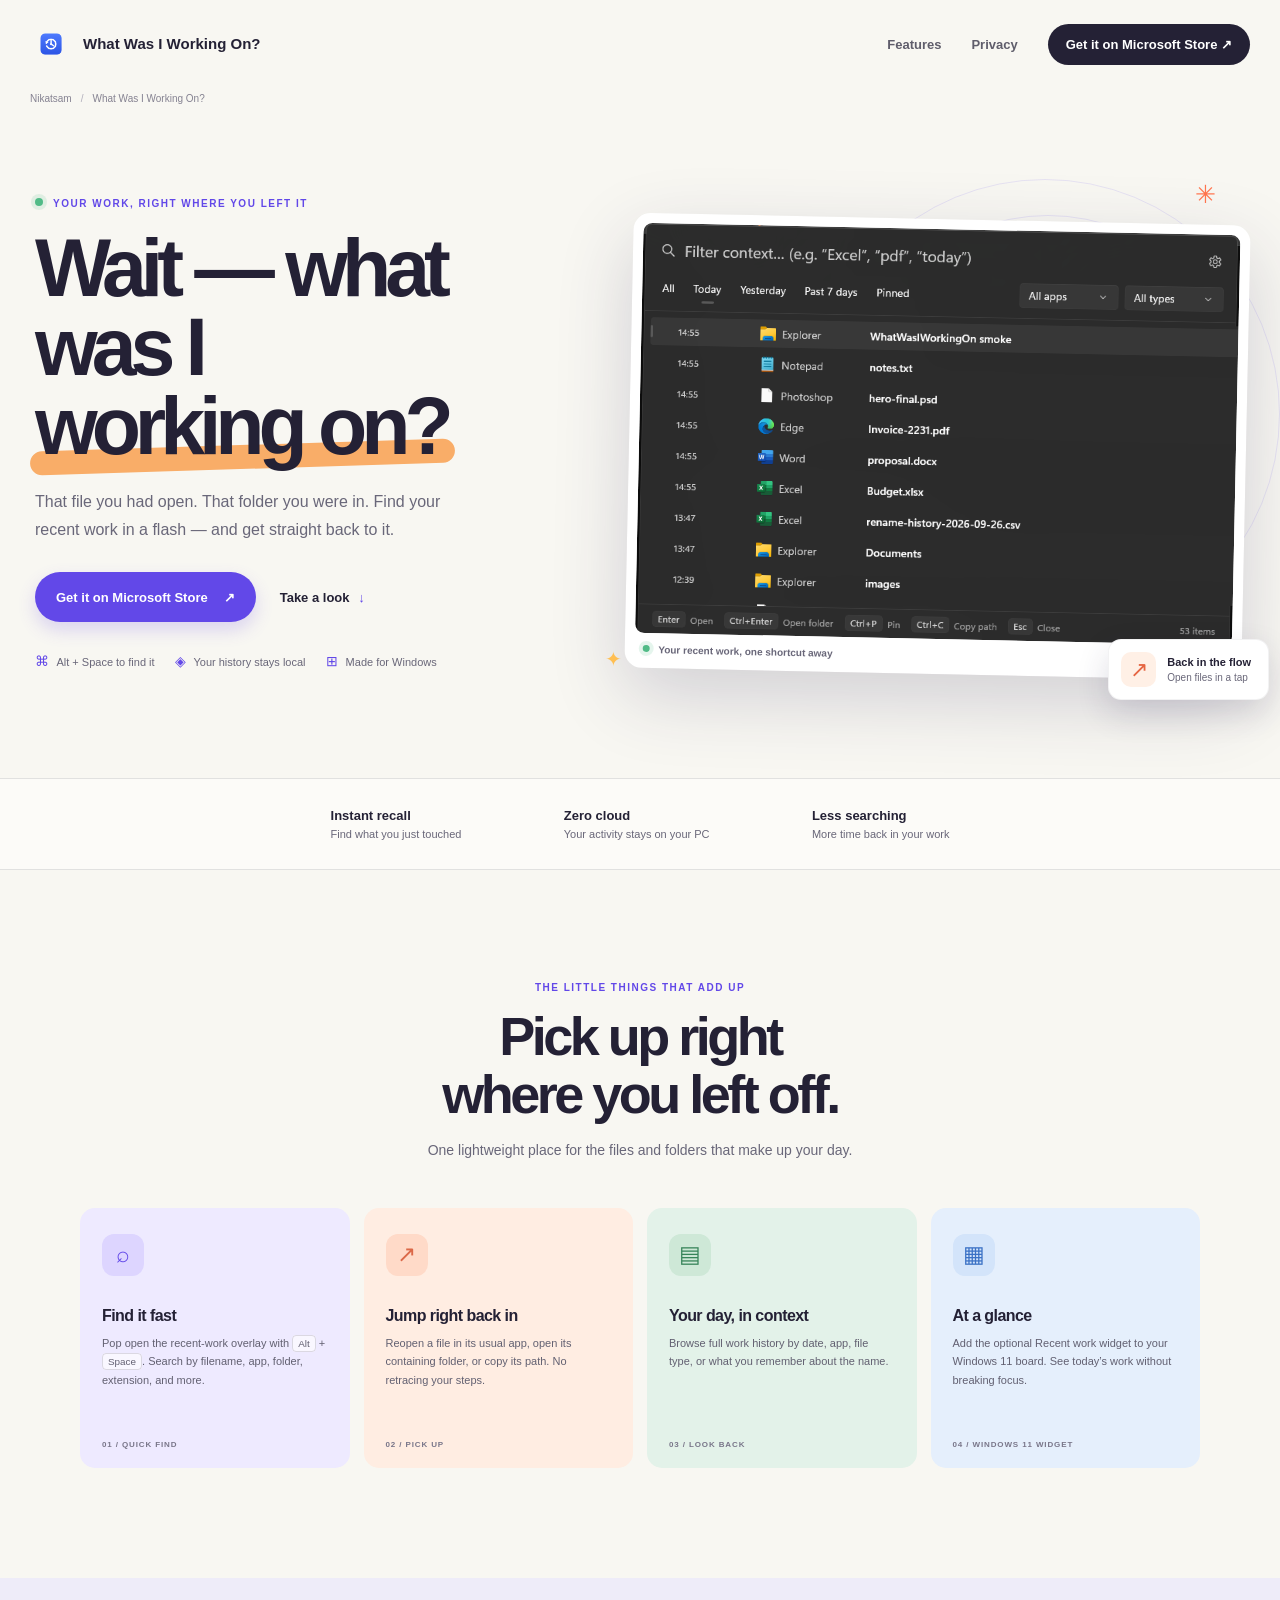
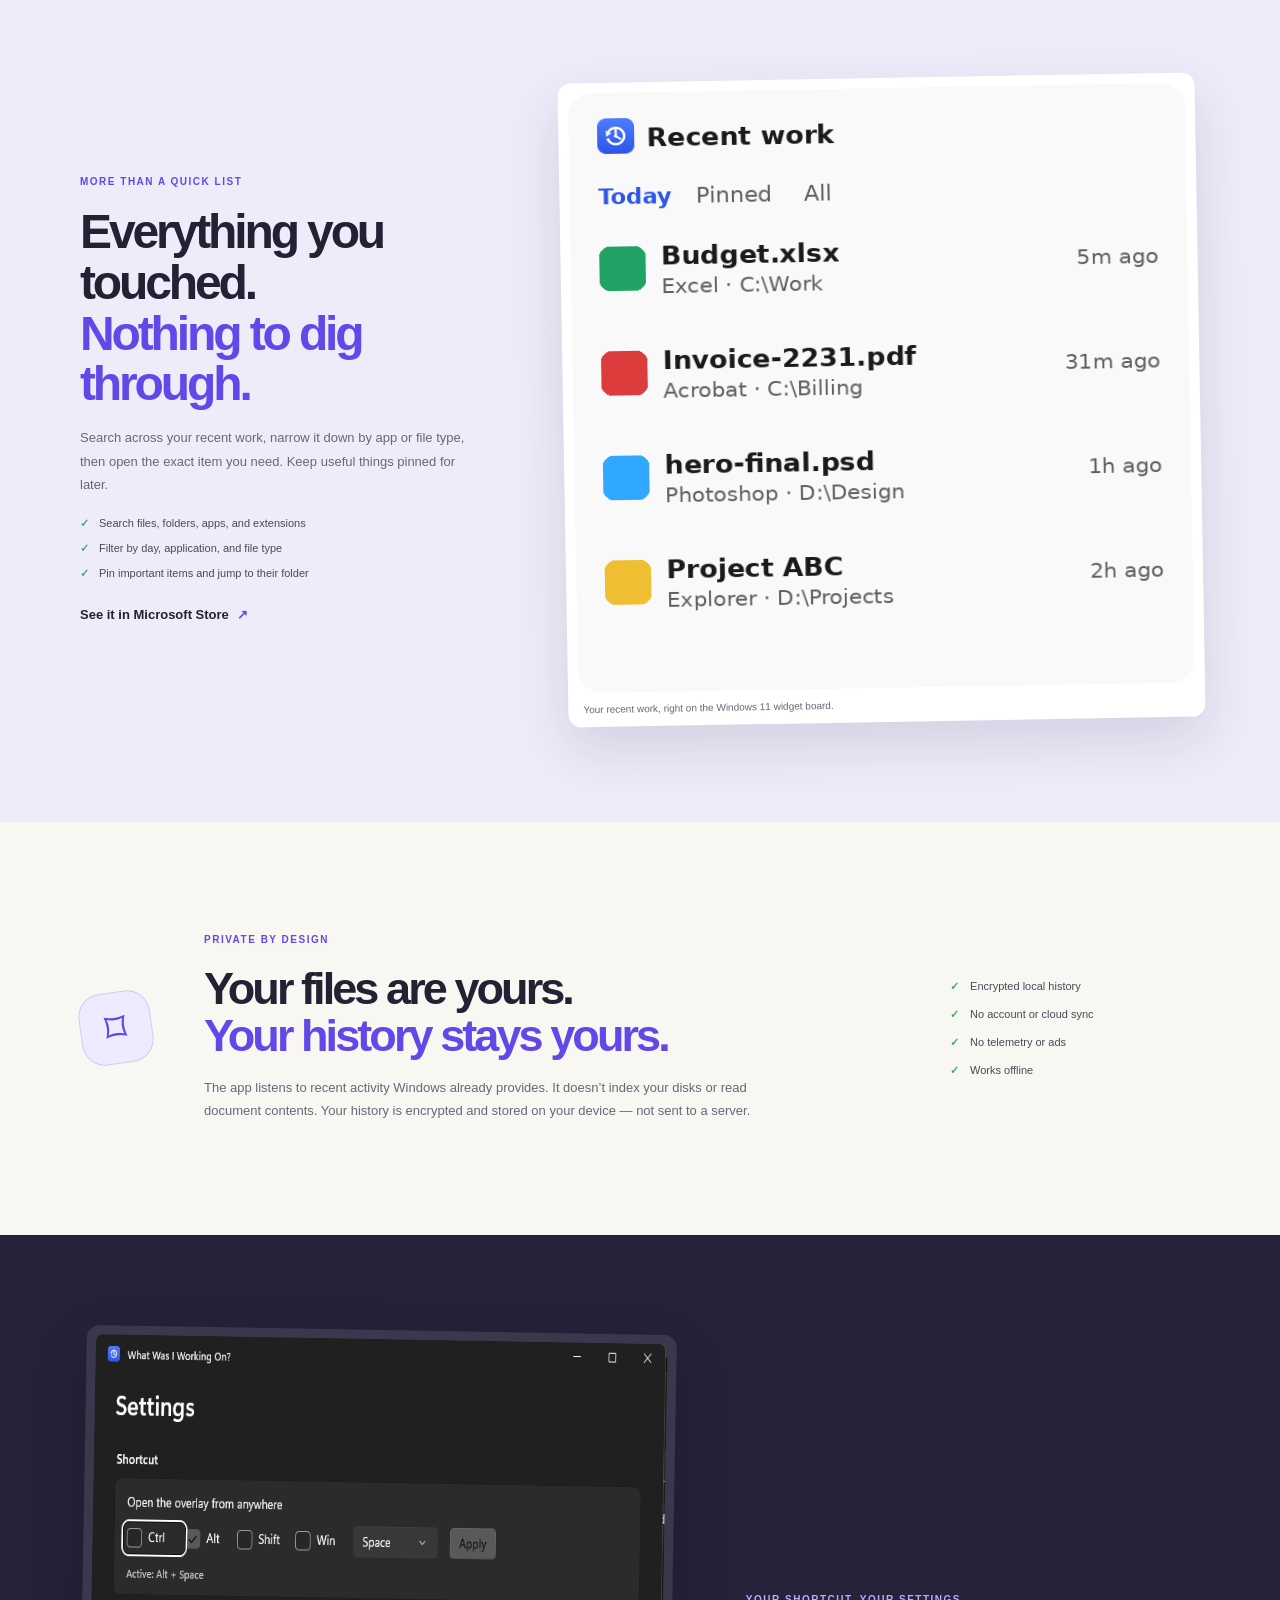
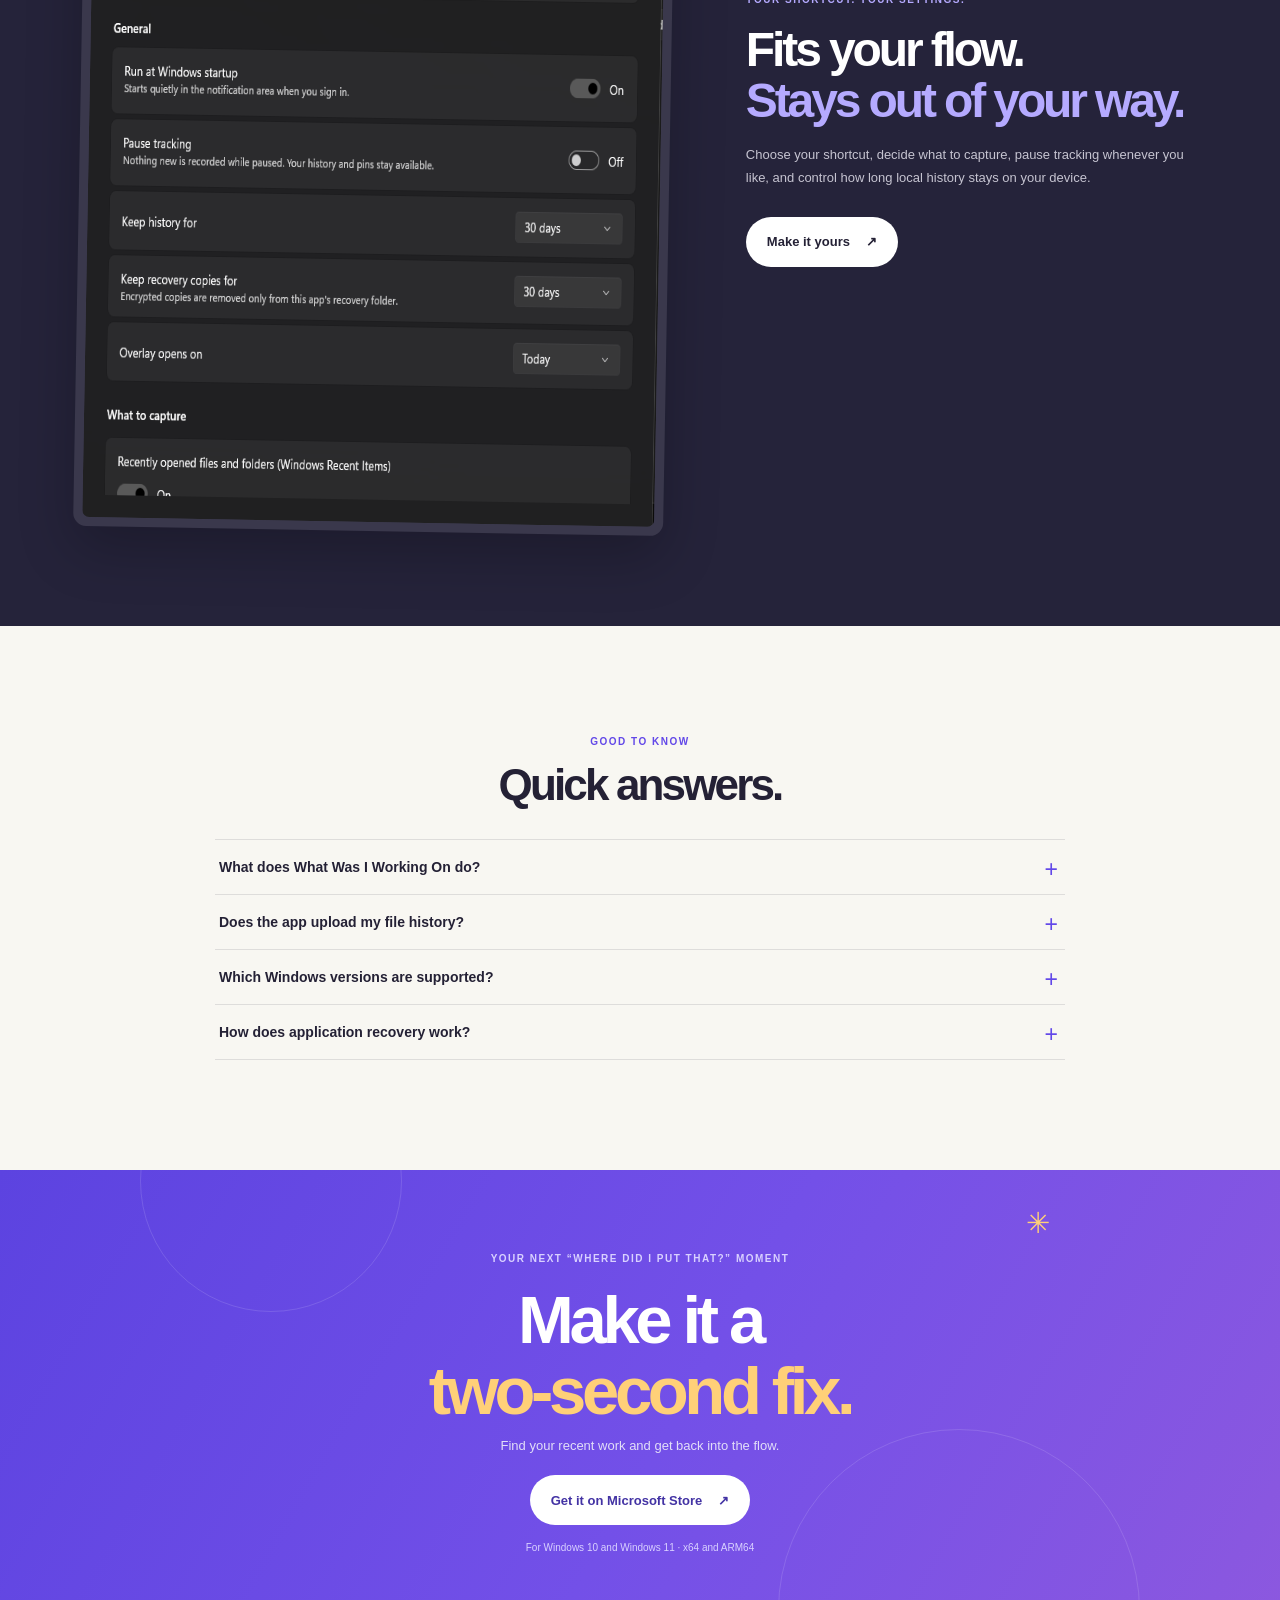
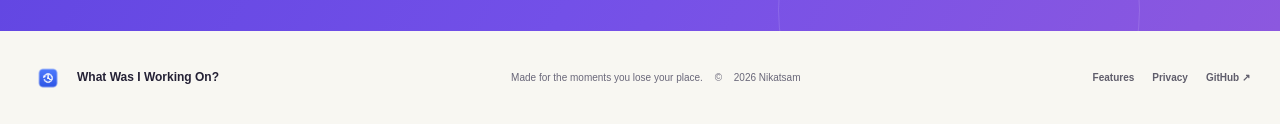
==== index.html @ 793ff212 "Add product landing page Co-authored-by: Copilot <223556219+Copilot@users.noreply.github.com>" ====
<!doctype html>
<html lang="en">
<head>
  <meta charset="utf-8">
  <meta name="viewport" content="width=device-width, initial-scale=1">
  <meta name="theme-color" content="#f8f7f2">
  <meta name="description" content="Find the files and folders you were just working on. Search recent work, reopen it instantly, and keep your history private on your Windows PC.">
  <meta name="keywords" content="recent files Windows, reopen recent files, Windows productivity app, file history, recent folders, Windows 11 widget">
  <meta name="author" content="Nikatsam">
  <meta name="robots" content="index, follow, max-image-preview:large">
  <link rel="canonical" href="https://nikatsam.github.io/WhatWasIWorkingOn-Website/">
  <link rel="icon" type="image/png" href="assets/app-icon.png">
  <link rel="preload" as="image" href="assets/recent-work.png">
  <title>What Was I Working On? — Find your recent work instantly</title>
  <meta property="og:type" content="website">
  <meta property="og:site_name" content="What Was I Working On?">
  <meta property="og:title" content="What Was I Working On? — Find your recent work instantly">
  <meta property="og:description" content="A private, lightweight Windows app that helps you find the files and folders you were just working on.">
  <meta property="og:url" content="https://nikatsam.github.io/WhatWasIWorkingOn-Website/">
  <meta property="og:image" content="https://nikatsam.github.io/WhatWasIWorkingOn-Website/assets/recent-work.png">
  <meta property="og:image:alt" content="The What Was I Working On? recent-work overlay on Windows">
  <meta name="twitter:card" content="summary_large_image">
  <meta name="twitter:title" content="What Was I Working On?">
  <meta name="twitter:description" content="Find your recent work and jump back in. Private, local-first productivity for Windows.">
  <meta name="twitter:image" content="https://nikatsam.github.io/WhatWasIWorkingOn-Website/assets/recent-work.png">
  <link rel="stylesheet" href="styles.css">
  <script type="application/ld+json">
  {
    "@context": "https://schema.org",
    "@graph": [
      {
        "@type": "SoftwareApplication",
        "@id": "https://nikatsam.github.io/WhatWasIWorkingOn-Website/#app",
        "name": "What Was I Working On?",
        "alternateName": "What Was I Working On",
        "applicationCategory": "ProductivityApplication",
        "operatingSystem": "Windows 10 version 1809 or later, Windows 11",
        "description": "A local-first Windows productivity app for finding recently used files and folders, searching work history, and opening items again.",
        "image": "https://nikatsam.github.io/WhatWasIWorkingOn-Website/assets/recent-work.png",
        "screenshot": [
          "https://nikatsam.github.io/WhatWasIWorkingOn-Website/assets/recent-work.png",
          "https://nikatsam.github.io/WhatWasIWorkingOn-Website/assets/settings.png",
          "https://nikatsam.github.io/WhatWasIWorkingOn-Website/assets/recent-widget.png"
        ],
        "softwareVersion": "1.0.0.0",
        "author": {
          "@type": "Organization",
          "name": "Nikatsam"
        },
        "featureList": [
          "Open a recent-work overlay with Alt + Space",
          "Search and filter recent items by name, app, folder, or file type",
          "Browse a full local history window",
          "Optional Windows 11 recent-work widget",
          "Encrypted local history storage",
          "No account, cloud sync, or telemetry"
        ],
        "downloadUrl": "https://apps.microsoft.com/search?query=What%20Was%20I%20Working%20On"
      },
      {
        "@type": "BreadcrumbList",
        "itemListElement": [
          {
            "@type": "ListItem",
            "position": 1,
            "name": "Nikatsam",
            "item": "https://github.com/nikatsam"
          },
          {
            "@type": "ListItem",
            "position": 2,
            "name": "What Was I Working On?"
          }
        ]
      },
      {
        "@type": "FAQPage",
        "mainEntity": [
          {
            "@type": "Question",
            "name": "What does What Was I Working On do?",
            "acceptedAnswer": {
              "@type": "Answer",
              "text": "It helps you find recently used files and folders, search your local work history, and reopen items. Press Alt + Space to open the quick overlay."
            }
          },
          {
            "@type": "Question",
            "name": "Does the app upload my file history?",
            "acceptedAnswer": {
              "@type": "Answer",
              "text": "No. History is stored locally in encrypted app storage. The app does not require an account, cloud service, or internet connection for its core features."
            }
          },
          {
            "@type": "Question",
            "name": "Which Windows versions are supported?",
            "acceptedAnswer": {
              "@type": "Answer",
              "text": "The app supports Windows 10 version 1809 or later and Windows 11 on x64 and ARM64 PCs. The optional Widgets integration requires Windows 11."
            }
          }
        ]
      }
    ]
  }
  </script>
</head>
<body>
  <a class="skip-link" href="#main">Skip to content</a>
  <header class="site-header">
    <a class="brand" href="./" aria-label="What Was I Working On? home">
      <img src="assets/app-icon.png" alt="" width="42" height="42">
      <span>What Was I<br class="brand-break"> Working On?</span>
    </a>
    <nav aria-label="Main navigation">
      <a href="#features">Features</a>
      <a href="#privacy">Privacy</a>
      <a class="nav-cta" href="https://apps.microsoft.com/search?query=What%20Was%20I%20Working%20On" target="_blank" rel="noopener noreferrer">Get it on Microsoft Store <span aria-hidden="true">↗</span></a>
    </nav>
  </header>

  <main id="main">
    <nav class="breadcrumbs" aria-label="Breadcrumb">
      <ol>
        <li><a href="https://github.com/nikatsam">Nikatsam</a></li>
        <li aria-current="page">What Was I Working On?</li>
      </ol>
    </nav>
    <section class="hero">
      <div class="hero-copy">
        <p class="eyebrow"><span class="status-dot"></span> YOUR WORK, RIGHT WHERE YOU LEFT IT</p>
        <h1>Wait — what<br>was I <span class="highlight">working on?</span></h1>
        <p class="hero-lede">That file you had open. That folder you were in. Find your recent work in a flash — and get straight back to it.</p>
        <div class="hero-actions">
          <a class="button button-primary" href="https://apps.microsoft.com/search?query=What%20Was%20I%20Working%20On" target="_blank" rel="noopener noreferrer">Get it on Microsoft Store <span aria-hidden="true">↗</span></a>
          <a class="text-link" href="#features">Take a look <span aria-hidden="true">↓</span></a>
        </div>
        <ul class="hero-facts" aria-label="At a glance">
          <li><span>⌘</span> Alt + Space to find it</li>
          <li><span>◈</span> Your history stays local</li>
          <li><span>⊞</span> Made for Windows</li>
        </ul>
      </div>
      <div class="hero-visual">
        <div class="visual-orbit orbit-one"></div>
        <div class="visual-orbit orbit-two"></div>
        <figure class="product-shot">
          <img src="assets/recent-work.png" alt="Recent-work overlay showing files and folders from different apps, with search and filters" width="772" height="532">
          <figcaption><span class="live-dot"></span> Your recent work, one shortcut away</figcaption>
        </figure>
        <div class="float-chip"><span class="chip-icon">↗</span><span><strong>Back in the flow</strong><small>Open files in a tap</small></span></div>
        <span class="sparkle sparkle-a" aria-hidden="true">✳</span>
        <span class="sparkle sparkle-b" aria-hidden="true">✦</span>
      </div>
    </section>

    <section class="proof-strip" aria-label="Product highlights">
      <p><strong>Instant recall</strong><span>Find what you just touched</span></p>
      <p><strong>Zero cloud</strong><span>Your activity stays on your PC</span></p>
      <p><strong>Less searching</strong><span>More time back in your work</span></p>
    </section>

    <section class="section features-section" id="features">
      <div class="section-heading">
        <p class="eyebrow">THE LITTLE THINGS THAT ADD UP</p>
        <h2>Pick up right<br>where you left off.</h2>
        <p>One lightweight place for the files and folders that make up your day.</p>
      </div>
      <div class="feature-grid">
        <article class="feature-card card-lilac">
          <span class="feature-icon icon-purple" aria-hidden="true">⌕</span>
          <h3>Find it fast</h3>
          <p>Pop open the recent-work overlay with <kbd>Alt</kbd> + <kbd>Space</kbd>. Search by filename, app, folder, extension, and more.</p>
          <span class="card-index">01 / QUICK FIND</span>
        </article>
        <article class="feature-card card-peach">
          <span class="feature-icon icon-orange" aria-hidden="true">↗</span>
          <h3>Jump right back in</h3>
          <p>Reopen a file in its usual app, open its containing folder, or copy its path. No retracing your steps.</p>
          <span class="card-index">02 / PICK UP</span>
        </article>
        <article class="feature-card card-mint">
          <span class="feature-icon icon-green" aria-hidden="true">▤</span>
          <h3>Your day, in context</h3>
          <p>Browse full work history by date, app, file type, or what you remember about the name.</p>
          <span class="card-index">03 / LOOK BACK</span>
        </article>
        <article class="feature-card card-blue">
          <span class="feature-icon icon-blue" aria-hidden="true">▦</span>
          <h3>At a glance</h3>
          <p>Add the optional Recent work widget to your Windows 11 board. See today’s work without breaking focus.</p>
          <span class="card-index">04 / WINDOWS 11 WIDGET</span>
        </article>
      </div>
    </section>

    <section class="showcase-section">
      <div class="showcase-copy">
        <p class="eyebrow">MORE THAN A QUICK LIST</p>
        <h2>Everything you touched.<br><span>Nothing to dig through.</span></h2>
        <p>Search across your recent work, narrow it down by app or file type, then open the exact item you need. Keep useful things pinned for later.</p>
        <ul class="check-list">
          <li>Search files, folders, apps, and extensions</li>
          <li>Filter by day, application, and file type</li>
          <li>Pin important items and jump to their folder</li>
        </ul>
        <a class="text-link dark-link" href="https://apps.microsoft.com/search?query=What%20Was%20I%20Working%20On" target="_blank" rel="noopener noreferrer">See it in Microsoft Store <span aria-hidden="true">↗</span></a>
      </div>
      <figure class="showcase-shot widget-shot">
        <img src="assets/recent-widget.png" alt="The Recent work Windows 11 widget with Today, Pinned, and All views" width="600" height="600" loading="lazy">
        <figcaption>Your recent work, right on the Windows 11 widget board.</figcaption>
      </figure>
    </section>

    <section class="privacy-section" id="privacy">
      <div class="privacy-mark" aria-hidden="true">⌑</div>
      <div>
        <p class="eyebrow">PRIVATE BY DESIGN</p>
        <h2>Your files are yours.<br><span>Your history stays yours.</span></h2>
        <p>The app listens to recent activity Windows already provides. It doesn’t index your disks or read document contents. Your history is encrypted and stored on your device — not sent to a server.</p>
      </div>
      <ul class="privacy-points">
        <li><span>✓</span> Encrypted local history</li>
        <li><span>✓</span> No account or cloud sync</li>
        <li><span>✓</span> No telemetry or ads</li>
        <li><span>✓</span> Works offline</li>
      </ul>
    </section>

    <section class="history-section">
      <figure class="history-shot">
        <img src="assets/settings.png" alt="App settings for the global shortcut, Windows startup, tracking, and local history" width="747" height="783" loading="lazy">
      </figure>
      <div class="history-copy">
        <p class="eyebrow">YOUR SHORTCUT. YOUR SETTINGS.</p>
        <h2>Fits your flow.<br><span>Stays out of your way.</span></h2>
        <p>Choose your shortcut, decide what to capture, pause tracking whenever you like, and control how long local history stays on your device.</p>
        <a class="button button-dark" href="https://apps.microsoft.com/search?query=What%20Was%20I%20Working%20On" target="_blank" rel="noopener noreferrer">Make it yours <span aria-hidden="true">↗</span></a>
      </div>
    </section>

    <section class="faq-section" id="faq">
      <div class="section-heading">
        <p class="eyebrow">GOOD TO KNOW</p>
        <h2>Quick answers.</h2>
      </div>
      <div class="faq-list">
        <details>
          <summary>What does What Was I Working On do?</summary>
          <p>It helps you find recently used files and folders, search your local work history, and reopen items. Press <kbd>Alt</kbd> + <kbd>Space</kbd> to open the quick overlay.</p>
        </details>
        <details>
          <summary>Does the app upload my file history?</summary>
          <p>No. History is stored locally in encrypted app storage. The app does not require an account, cloud service, or internet connection for its core features.</p>
        </details>
        <details>
          <summary>Which Windows versions are supported?</summary>
          <p>Windows 10 version 1809 or later and Windows 11 on x64 and ARM64 PCs. The optional Widgets integration requires Windows 11.</p>
        </details>
        <details>
          <summary>How does application recovery work?</summary>
          <p>Recovery candidate scanning is optional and starts only when you request a scan. It checks known application recovery locations; it can’t guarantee that every unsaved document can be recovered.</p>
        </details>
      </div>
    </section>

    <section class="final-cta">
      <span class="cta-sparkle" aria-hidden="true">✳</span>
      <p class="eyebrow">YOUR NEXT “WHERE DID I PUT THAT?” MOMENT</p>
      <h2>Make it a<br><span>two-second fix.</span></h2>
      <p>Find your recent work and get back into the flow.</p>
      <a class="button button-light" href="https://apps.microsoft.com/search?query=What%20Was%20I%20Working%20On" target="_blank" rel="noopener noreferrer">Get it on Microsoft Store <span aria-hidden="true">↗</span></a>
      <small>For Windows 10 and Windows 11 · x64 and ARM64</small>
    </section>
  </main>

  <footer class="site-footer">
    <a class="brand footer-brand" href="./">
      <img src="assets/app-icon.png" alt="" width="36" height="36">
      <span>What Was I Working On?</span>
    </a>
    <p>Made for the moments you lose your place. <span>© <span id="year">2026</span> Nikatsam</span></p>
    <nav aria-label="Footer navigation">
      <a href="#features">Features</a>
      <a href="#privacy">Privacy</a>
      <a href="https://github.com/nikatsam/WhatWasIWorkingOn-Website" target="_blank" rel="noopener noreferrer">GitHub <span aria-hidden="true">↗</span></a>
    </nav>
  </footer>
</body>
</html>
---- styles.css ----
:root {
  color-scheme: light;
  --ink: #242135;
  --muted: #696779;
  --paper: #f8f7f2;
  --purple: #6248e8;
  --orange: #ff744d;
  --line: rgba(36, 33, 53, .12);
  --display: "Segoe UI", "Trebuchet MS", sans-serif;
  --body: "Segoe UI", Arial, sans-serif;
}

* { box-sizing: border-box; }
html { scroll-behavior: smooth; scroll-padding-top: 90px; }
body { margin: 0; background: var(--paper); color: var(--ink); font-family: var(--body); -webkit-font-smoothing: antialiased; }
a { color: inherit; }
img { display: block; max-width: 100%; }

.skip-link { position: absolute; top: -60px; left: 16px; z-index: 10; padding: 12px 16px; border-radius: 8px; background: var(--ink); color: white; }
.skip-link:focus { top: 12px; }
.site-header { width: min(1220px, calc(100% - 56px)); height: 88px; margin: auto; display: flex; align-items: center; justify-content: space-between; }
.brand { display: flex; align-items: center; gap: 11px; text-decoration: none; font-family: var(--display); font-size: 15px; font-weight: 700; line-height: 1.12; }
.brand img { border-radius: 12px; }
.brand-break { display: none; }
.site-header nav, .site-footer nav { display: flex; align-items: center; gap: 30px; }
.site-header nav a, .site-footer nav a { color: #5f5d6b; text-decoration: none; font-size: 13px; font-weight: 600; }
.site-header nav a:hover, .site-footer nav a:hover { color: var(--purple); }
.site-header nav .nav-cta { padding: 13px 18px; border-radius: 999px; background: var(--ink); color: white; transition: transform .2s, background .2s; }
.nav-cta:hover { background: var(--purple) !important; color: white !important; transform: translateY(-2px); }
.breadcrumbs { width: min(1220px, calc(100% - 56px)); margin: 0 auto; }
.breadcrumbs ol { display: flex; gap: 9px; margin: 0; padding: 5px 0 0; color: #858291; font-size: 10px; list-style: none; }
.breadcrumbs li + li::before { margin-right: 9px; color: #b0aebb; content: "/"; }
.breadcrumbs a { text-decoration: none; }
.breadcrumbs a:hover { color: var(--purple); }

.hero { width: min(1220px, calc(100% - 56px)); min-height: 610px; margin: 0 auto; padding: 75px 0 68px; display: grid; grid-template-columns: .92fr 1.08fr; align-items: center; gap: 30px; }
.hero-copy { position: relative; z-index: 1; padding: 0 0 22px 5px; }
.eyebrow { margin: 0 0 20px; color: var(--purple); font-size: 10px; font-weight: 700; letter-spacing: .15em; }
.status-dot, .live-dot { display: inline-block; width: 8px; height: 8px; margin-right: 6px; border-radius: 50%; background: #51bb87; box-shadow: 0 0 0 4px rgba(81, 187, 135, .15); vertical-align: 1px; }
h1, h2, h3, p { margin-top: 0; }
h1, h2, h3 { font-family: var(--display); }
h1 { max-width: 590px; margin-bottom: 22px; font-size: clamp(52px, 6.3vw, 81px); font-weight: 600; letter-spacing: -.075em; line-height: .98; }
.highlight { position: relative; z-index: 0; white-space: nowrap; }
.highlight::after { position: absolute; right: -7px; bottom: 2px; left: -5px; z-index: -1; height: 24px; border-radius: 99px; background: #f9ad68; content: ""; transform: rotate(-1.8deg); }
.hero-lede { max-width: 430px; margin-bottom: 28px; color: var(--muted); font-size: 16px; line-height: 1.75; }
.hero-actions { display: flex; align-items: center; gap: 24px; }
.button { min-height: 50px; display: inline-flex; align-items: center; justify-content: center; gap: 16px; padding: 0 21px; border-radius: 999px; font-size: 13px; font-weight: 700; text-decoration: none; transition: transform .2s, box-shadow .2s; }
.button:hover { transform: translateY(-2px); box-shadow: 0 10px 24px rgba(36, 33, 53, .18); }
.button-primary { background: var(--purple); color: white; box-shadow: 0 8px 18px rgba(98, 72, 232, .2); }
.text-link { font-size: 13px; font-weight: 700; text-decoration: none; }
.text-link span { margin-left: 5px; color: var(--purple); }
.hero-facts { display: flex; flex-wrap: wrap; gap: 10px 20px; margin: 31px 0 0; padding: 0; list-style: none; color: var(--muted); font-size: 11px; }
.hero-facts span { margin-right: 5px; color: var(--purple); font-size: 14px; }
.hero-visual { position: relative; min-width: 0; padding: 40px 4px 36px 22px; }
.visual-orbit { position: absolute; border: 1px solid rgba(98, 72, 232, .12); border-radius: 50%; }
.orbit-one { top: 0; right: -30px; width: 470px; height: 470px; }
.orbit-two { top: 36px; right: 6px; width: 392px; height: 392px; }
.product-shot { position: relative; z-index: 1; margin: 0; padding: 9px; overflow: hidden; border: 1px solid rgba(255,255,255,.6); border-radius: 17px; background: white; box-shadow: 0 26px 75px rgba(45, 39, 83, .19); transform: rotate(1.2deg); }
.product-shot img { width: 100%; height: auto; border-radius: 9px; }
.product-shot figcaption { padding: 11px 8px 3px; color: var(--muted); font-size: 10px; font-weight: 600; }
.live-dot { width: 7px; height: 7px; }
.float-chip { position: absolute; right: -19px; bottom: 10px; z-index: 2; display: flex; align-items: center; gap: 11px; padding: 12px 17px 12px 12px; border: 1px solid rgba(36,33,53,.06); border-radius: 13px; background: white; box-shadow: 0 13px 32px rgba(45, 39, 83, .16); }
.chip-icon { width: 35px; height: 35px; display: grid; place-items: center; border-radius: 10px; background: #fff0e6; color: #e66542; font-size: 22px; }
.float-chip strong, .float-chip small { display: block; }
.float-chip strong { font-family: var(--display); font-size: 11px; }
.float-chip small { margin-top: 4px; color: var(--muted); font-size: 10px; }
.sparkle { position: absolute; z-index: 2; color: var(--orange); }
.sparkle-a { top: 1px; right: 34px; font-size: 25px; }
.sparkle-b { bottom: 39px; left: -2px; color: #ffbf52; font-size: 20px; }

.proof-strip { min-height: 92px; display: flex; align-items: center; justify-content: center; gap: clamp(30px, 8vw, 112px); padding: 20px 28px; border-top: 1px solid var(--line); border-bottom: 1px solid var(--line); background: rgba(255,255,255,.45); }
.proof-strip p { margin: 0; }
.proof-strip strong, .proof-strip span { display: block; }
.proof-strip strong { margin-bottom: 5px; font-family: var(--display); font-size: 13px; }
.proof-strip span { color: var(--muted); font-size: 11px; }
.section { width: min(1120px, calc(100% - 56px)); margin: auto; }
.features-section { padding-top: 112px; padding-bottom: 110px; }
.section-heading { max-width: 580px; margin: 0 auto 45px; text-align: center; }
.section-heading .eyebrow { margin-bottom: 15px; }
.section-heading h2, .showcase-copy h2, .privacy-section h2, .history-copy h2, .final-cta h2 { margin-bottom: 16px; font-size: clamp(36px, 4.5vw, 54px); font-weight: 600; letter-spacing: -.065em; line-height: 1.06; }
.section-heading > p:last-child { max-width: 430px; margin: 0 auto; color: var(--muted); font-size: 14px; line-height: 1.7; }
.feature-grid { display: grid; grid-template-columns: repeat(4, 1fr); gap: 14px; }
.feature-card { min-height: 260px; position: relative; padding: 26px 22px 22px; overflow: hidden; border-radius: 15px; }
.card-lilac { background: #eeeaff; }
.card-peach { background: #ffede2; }
.card-mint { background: #e3f2e9; }
.card-blue { background: #e5effc; }
.feature-icon { width: 42px; height: 42px; display: grid; place-items: center; margin-bottom: 31px; border-radius: 12px; font-size: 23px; }
.icon-purple { background: #ddd5ff; color: #6248e8; }
.icon-orange { background: #ffdac8; color: #db6848; }
.icon-green { background: #cee8d7; color: #368459; }
.icon-blue { background: #d3e4fa; color: #3a71c5; }
.feature-card h3 { margin-bottom: 9px; font-size: 16px; letter-spacing: -.035em; }
.feature-card p { margin-bottom: 27px; color: #626071; font-size: 11px; line-height: 1.7; }
.card-index { position: absolute; bottom: 19px; color: #797689; font-size: 8px; font-weight: 700; letter-spacing: .11em; }
kbd { padding: 2px 5px; border: 1px solid rgba(36,33,53,.14); border-radius: 4px; background: rgba(255,255,255,.65); font-family: var(--body); font-size: .9em; }

.showcase-section { padding: 100px max(28px, calc((100vw - 1120px) / 2)); display: grid; grid-template-columns: .78fr 1.22fr; align-items: center; gap: 75px; background: #eeecf9; }
.showcase-copy { max-width: 390px; }
.showcase-copy h2, .history-copy h2 { font-size: clamp(34px, 4vw, 48px); }
.showcase-copy h2 span, .history-copy h2 span { color: var(--purple); }
.showcase-copy > p:not(.eyebrow), .history-copy > p:not(.eyebrow) { margin-bottom: 21px; color: var(--muted); font-size: 13px; line-height: 1.8; }
.check-list { display: grid; gap: 12px; margin: 0 0 25px; padding: 0; list-style: none; color: #4b4959; font-size: 11px; }
.check-list li::before { margin-right: 10px; color: #47a475; content: "✓"; font-weight: 700; }
.dark-link { display: inline-block; }
.showcase-shot { min-width: 0; margin: 0; padding: 10px; border-radius: 13px; background: white; box-shadow: 0 22px 55px rgba(45,39,83,.14); transform: rotate(-1deg); }
.showcase-shot img { width: 100%; border-radius: 7px; }
.showcase-shot figcaption { padding: 11px 5px 2px; color: var(--muted); font-size: 10px; }

.privacy-section { width: min(1120px, calc(100% - 56px)); margin: 0 auto; padding: 112px 0; display: grid; grid-template-columns: 90px 1fr 250px; align-items: center; gap: 34px; }
.privacy-mark { width: 72px; height: 72px; display: grid; place-items: center; border: 1px solid rgba(98,72,232,.2); border-radius: 23px; background: #eeeaff; color: var(--purple); font-size: 42px; transform: rotate(-8deg); }
.privacy-section h2 { font-size: clamp(33px, 3.8vw, 45px); }
.privacy-section h2 span { color: var(--purple); }
.privacy-section > div:nth-child(2) > p:last-child { max-width: 580px; margin-bottom: 0; color: var(--muted); font-size: 13px; line-height: 1.8; }
.privacy-points { display: grid; gap: 15px; margin: 0; padding: 0; list-style: none; color: #4b4959; font-size: 11px; }
.privacy-points span { margin-right: 8px; color: #47a475; font-weight: 700; }

.history-section { padding: 95px max(28px, calc((100vw - 1120px) / 2)); display: grid; grid-template-columns: 1.13fr .87fr; align-items: center; gap: 76px; background: #25233a; color: white; }
.history-shot { margin: 0; padding: 9px; border-radius: 13px; background: #3a384c; box-shadow: 0 22px 55px rgba(0,0,0,.23); transform: rotate(1deg); }
.history-shot img { width: 100%; border-radius: 7px; }
.history-copy .eyebrow { color: #b5aaff; }
.history-copy h2 span { color: #b5aaff; }
.history-copy > p:not(.eyebrow) { color: #c6c4d1; }
.button-dark { margin-top: 6px; background: white; color: var(--ink); }

.faq-section { width: min(850px, calc(100% - 56px)); margin: auto; padding: 110px 0; }
.faq-section .section-heading { margin-bottom: 31px; }
.faq-section .section-heading h2 { font-size: 44px; }
.faq-list { border-top: 1px solid var(--line); }
.faq-list details { padding: 19px 4px; border-bottom: 1px solid var(--line); }
.faq-list summary { position: relative; padding-right: 35px; cursor: pointer; font-family: var(--display); font-size: 14px; font-weight: 600; list-style: none; }
.faq-list summary::-webkit-details-marker { display: none; }
.faq-list summary::after { position: absolute; top: -3px; right: 3px; color: var(--purple); content: "+"; font-size: 23px; font-weight: 400; }
.faq-list details[open] summary::after { content: "−"; }
.faq-list details p { max-width: 710px; margin: 13px 40px 2px 0; color: var(--muted); font-size: 12px; line-height: 1.8; }

.final-cta { position: relative; padding: 83px 20px 78px; overflow: hidden; background: linear-gradient(120deg, #5c43e0 0%, #7350e8 53%, #8c58df 100%); color: white; text-align: center; }
.final-cta::before, .final-cta::after { position: absolute; width: 260px; height: 260px; border: 1px solid rgba(255,255,255,.13); border-radius: 50%; content: ""; }
.final-cta::before { top: -120px; left: calc(50% - 500px); }
.final-cta::after { right: calc(50% - 500px); bottom: -160px; width: 360px; height: 360px; }
.final-cta .eyebrow { color: #d9d1ff; }
.final-cta h2 { margin-bottom: 12px; font-size: clamp(48px, 6vw, 67px); }
.final-cta h2 span { color: #ffd078; }
.final-cta > p:not(.eyebrow) { margin-bottom: 22px; color: #e2def8; font-size: 13px; }
.button-light { background: white; color: #4333a4; }
.final-cta small { display: block; margin-top: 17px; color: #d9d1ff; font-size: 10px; }
.cta-sparkle { position: absolute; top: 36px; right: 18%; color: #ffd078; font-size: 29px; }

.site-footer { width: min(1220px, calc(100% - 56px)); min-height: 93px; margin: auto; display: flex; align-items: center; justify-content: space-between; gap: 20px; }
.footer-brand { font-size: 12px; }
.footer-brand img { border-radius: 10px; }
.site-footer > p { margin: 0; color: var(--muted); font-size: 10px; }
.site-footer > p span { margin-left: 9px; }
.site-footer nav { gap: 18px; }
.site-footer nav a { font-size: 10px; }

@media (min-width: 1500px) {
  .hero { min-height: 680px; }
}

@media (max-width: 900px) {
  .hero { min-height: 0; padding-top: 55px; grid-template-columns: 1fr; gap: 20px; }
  .hero-copy { padding-bottom: 0; }
  .hero-visual { width: min(690px, 100%); margin: 0 auto; padding: 22px 20px 40px; }
  .orbit-one { right: -5px; }
  .orbit-two { right: 28px; }
  .feature-grid { grid-template-columns: repeat(2, 1fr); }
  .feature-card { min-height: 235px; }
  .showcase-section { grid-template-columns: 1fr; gap: 38px; padding-top: 75px; padding-bottom: 75px; }
  .showcase-copy { max-width: 580px; }
  .privacy-section { grid-template-columns: 70px 1fr; gap: 26px; }
  .privacy-mark { width: 62px; height: 62px; }
  .privacy-points { grid-column: 2; grid-template-columns: 1fr 1fr; }
  .history-section { grid-template-columns: 1fr; gap: 39px; padding-top: 75px; padding-bottom: 75px; }
  .history-copy { max-width: 580px; }
}

@media (max-width: 600px) {
  html { scroll-padding-top: 70px; }
  .site-header { width: calc(100% - 36px); height: 72px; }
  .breadcrumbs { width: calc(100% - 36px); }
  .brand { gap: 8px; font-size: 12px; }
  .brand img { width: 35px; height: 35px; }
  .brand-break { display: initial; }
  .site-header nav { gap: 14px; }
  .site-header nav > a:not(.nav-cta) { display: none; }
  .site-header nav .nav-cta { padding: 11px 13px; font-size: 10px; }
  .hero { width: calc(100% - 36px); padding: 50px 0 38px; }
  h1 { font-size: clamp(48px, 13vw, 67px); }
  .hero-lede { font-size: 14px; }
  .hero-actions { gap: 15px; }
  .button { min-height: 46px; padding: 0 16px; font-size: 11px; }
  .hero-facts { gap: 9px 13px; font-size: 9px; }
  .hero-visual { padding: 14px 7px 37px; }
  .orbit-one { top: 2px; right: -15px; width: 85vw; height: 85vw; max-width: 390px; max-height: 390px; }
  .orbit-two { top: 28px; right: 8px; width: 71vw; height: 71vw; max-width: 325px; max-height: 325px; }
  .product-shot { padding: 5px; border-radius: 11px; }
  .product-shot img { border-radius: 7px; }
  .product-shot figcaption { padding: 8px 5px 2px; font-size: 8px; }
  .float-chip { right: -5px; bottom: 3px; gap: 8px; padding: 8px 12px 8px 8px; }
  .chip-icon { width: 29px; height: 29px; font-size: 18px; }
  .float-chip strong { font-size: 9px; }
  .float-chip small { font-size: 8px; }
  .sparkle-a { right: 9px; }
  .proof-strip { min-height: 0; display: grid; grid-template-columns: 1fr; gap: 15px; padding: 22px 28px; }
  .proof-strip p { display: flex; align-items: baseline; justify-content: space-between; gap: 15px; }
  .proof-strip strong { margin: 0; font-size: 11px; }
  .proof-strip span { font-size: 10px; text-align: right; }
  .section, .privacy-section, .faq-section { width: calc(100% - 36px); }
  .features-section { padding-top: 78px; padding-bottom: 72px; }
  .section-heading { margin-bottom: 30px; }
  .section-heading h2, .showcase-copy h2, .privacy-section h2, .history-copy h2 { font-size: 37px; }
  .section-heading > p:last-child { font-size: 12px; }
  .feature-grid { gap: 9px; }
  .feature-card { min-height: 243px; padding: 18px 15px 18px; border-radius: 12px; }
  .feature-icon { width: 36px; height: 36px; margin-bottom: 25px; font-size: 20px; }
  .feature-card h3 { font-size: 14px; }
  .feature-card p { font-size: 10px; }
  .card-index { bottom: 14px; font-size: 7px; }
  .showcase-section, .history-section { padding: 62px 18px; }
  .showcase-shot { padding: 6px; }
  .showcase-shot figcaption { font-size: 8px; }
  .privacy-section { padding: 72px 0; grid-template-columns: 1fr; gap: 20px; }
  .privacy-mark { width: 56px; height: 56px; border-radius: 17px; font-size: 33px; }
  .privacy-points { grid-column: auto; gap: 12px; font-size: 10px; }
  .history-shot { padding: 5px; }
  .faq-section { padding: 74px 0; }
  .faq-section .section-heading h2 { font-size: 38px; }
  .faq-list summary { font-size: 12px; }
  .faq-list details p { font-size: 11px; }
  .final-cta { padding: 69px 18px 63px; }
  .final-cta h2 { font-size: 54px; }
  .cta-sparkle { right: 9%; font-size: 22px; }
  .site-footer { width: calc(100% - 36px); min-height: 0; padding: 24px 0; flex-wrap: wrap; }
  .site-footer > p { order: 3; width: 100%; font-size: 9px; }
  .site-footer nav { gap: 12px; }
}

@media (prefers-reduced-motion: reduce) {
  *, *::before, *::after { scroll-behavior: auto !important; animation-duration: .01ms !important; animation-iteration-count: 1 !important; transition-duration: .01ms !important; }
}
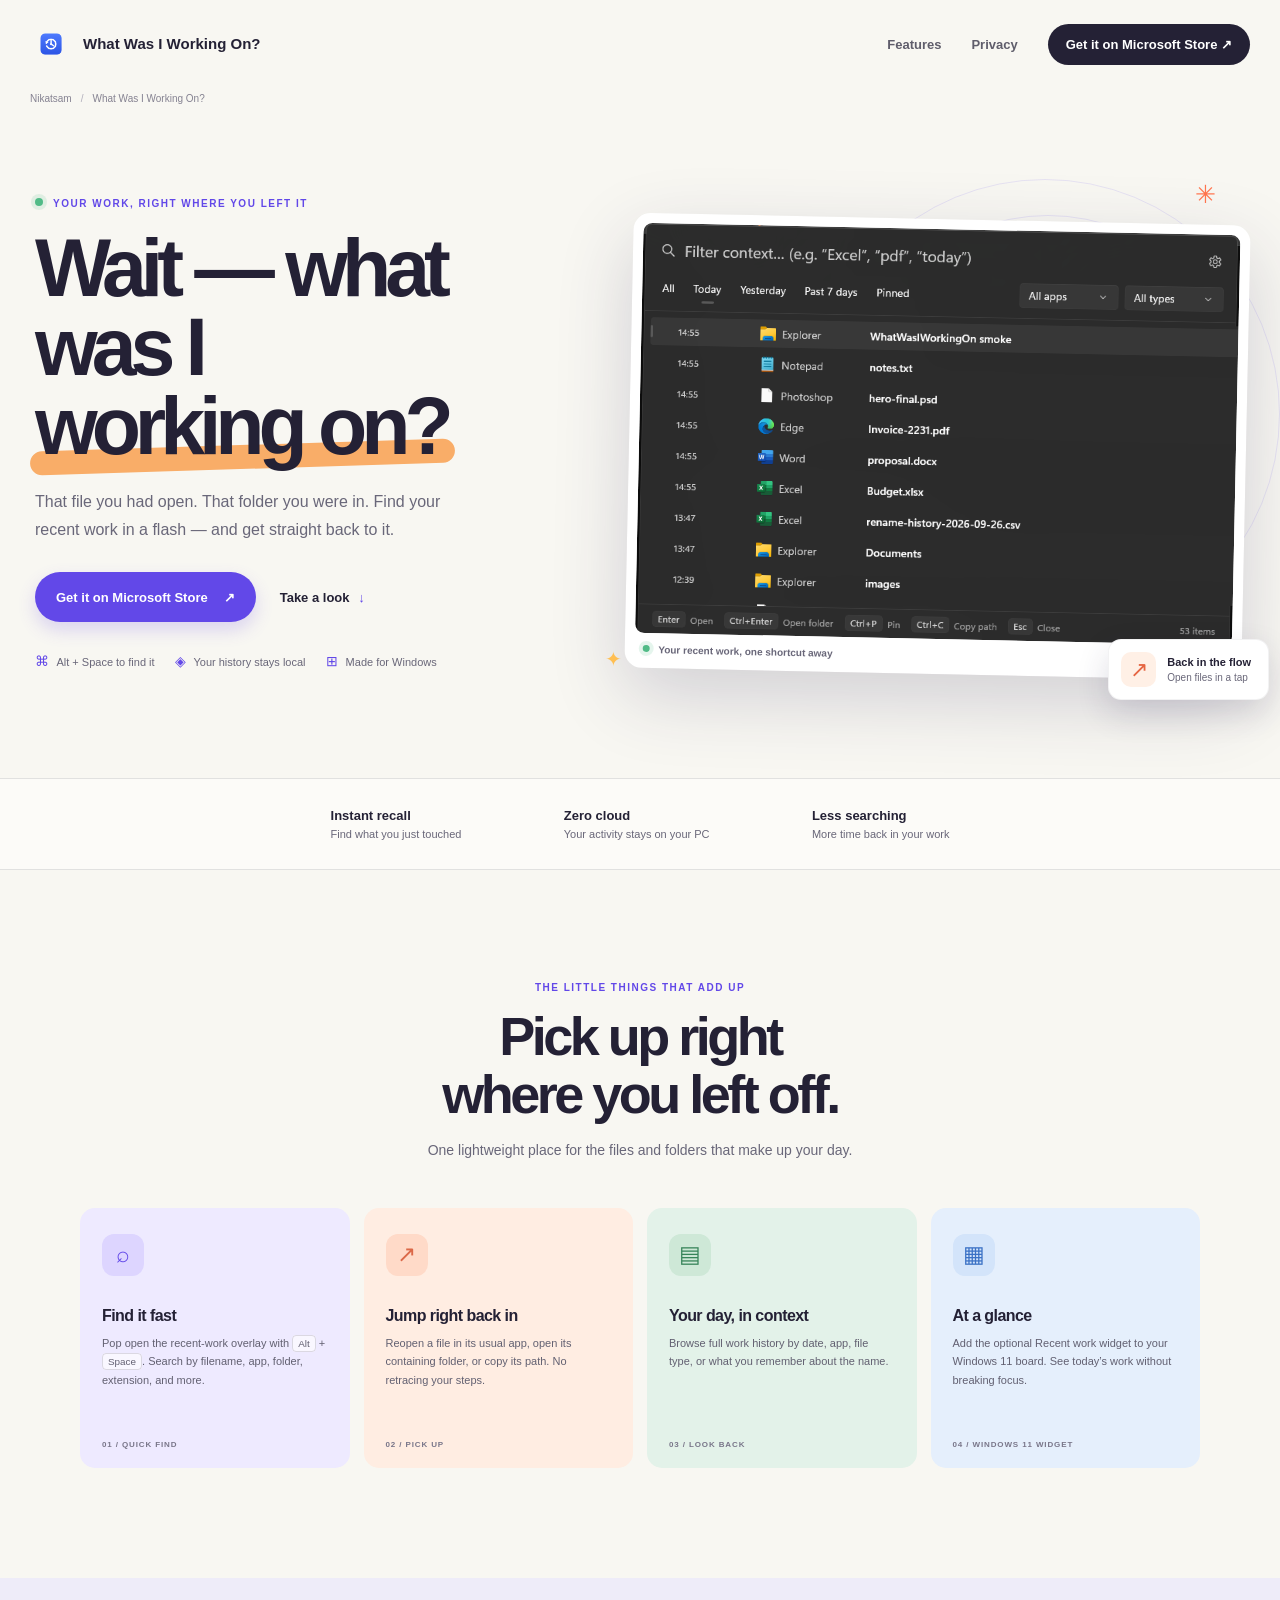
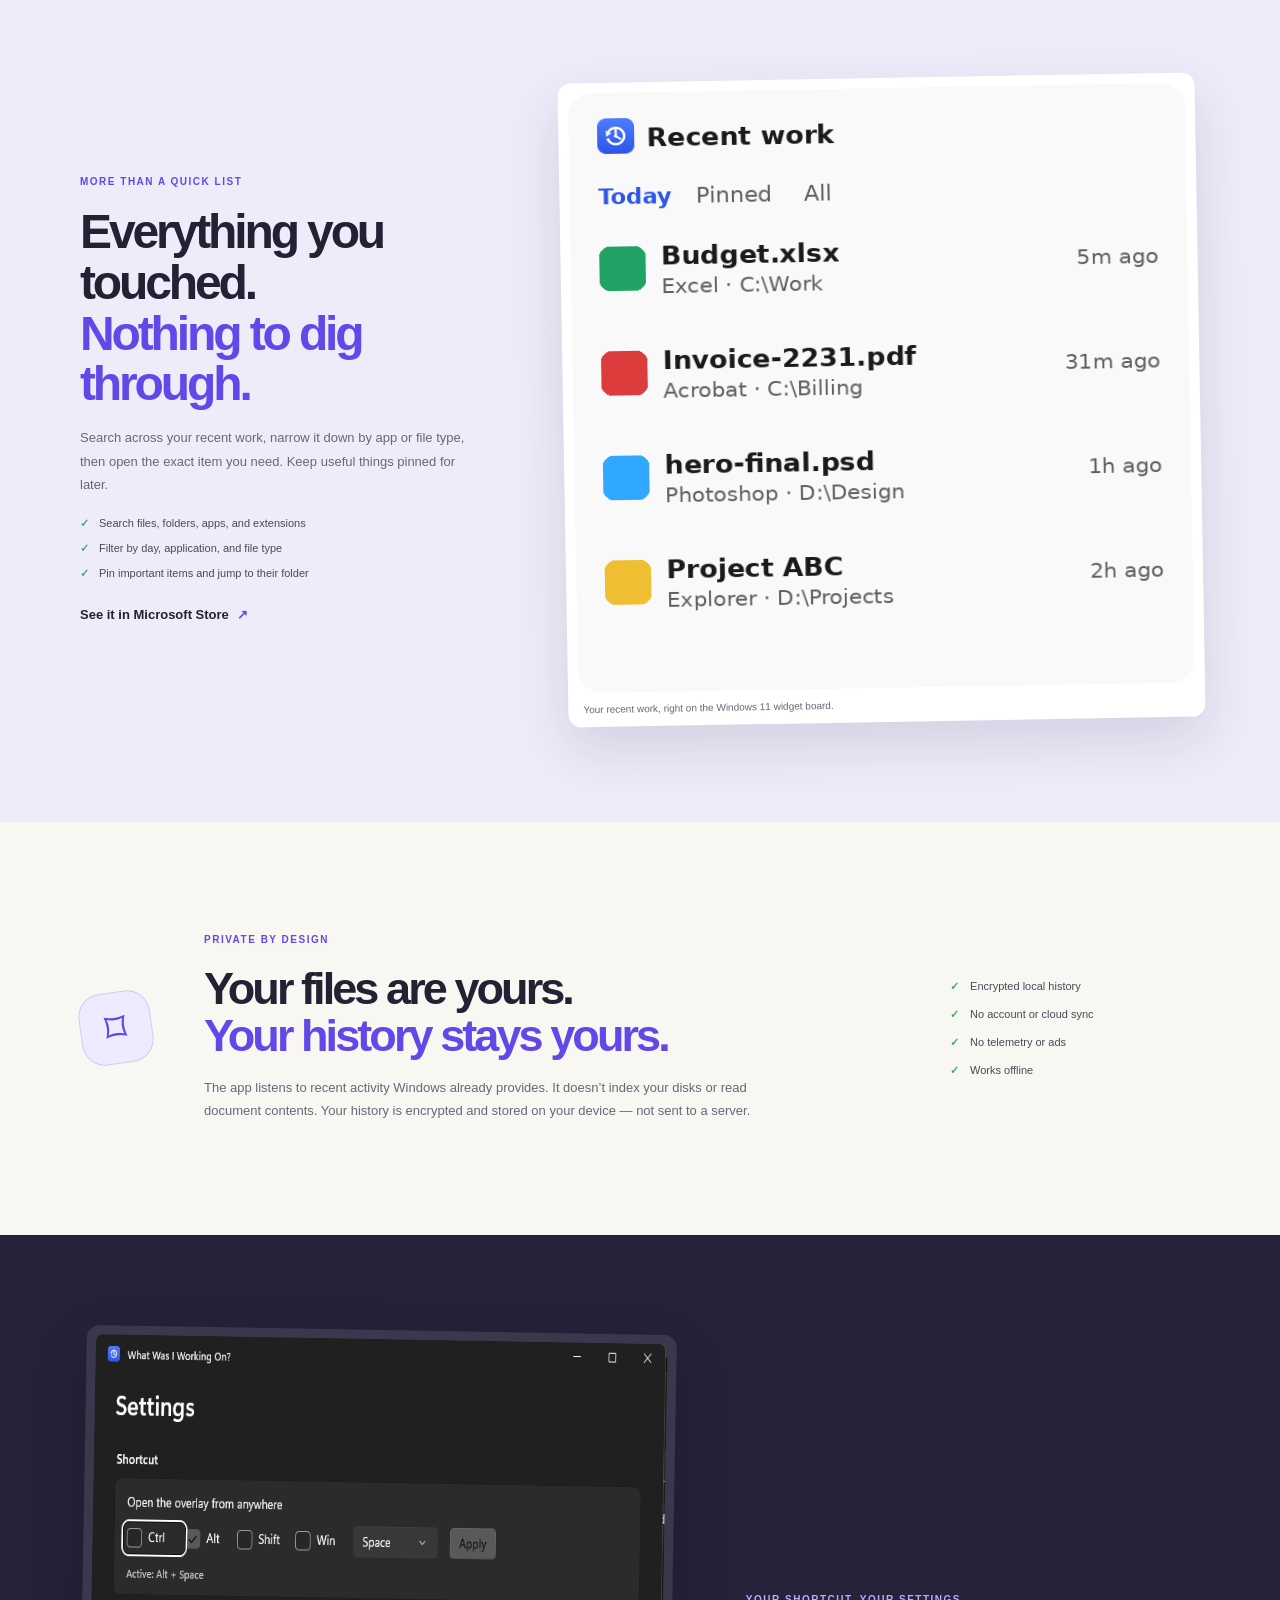
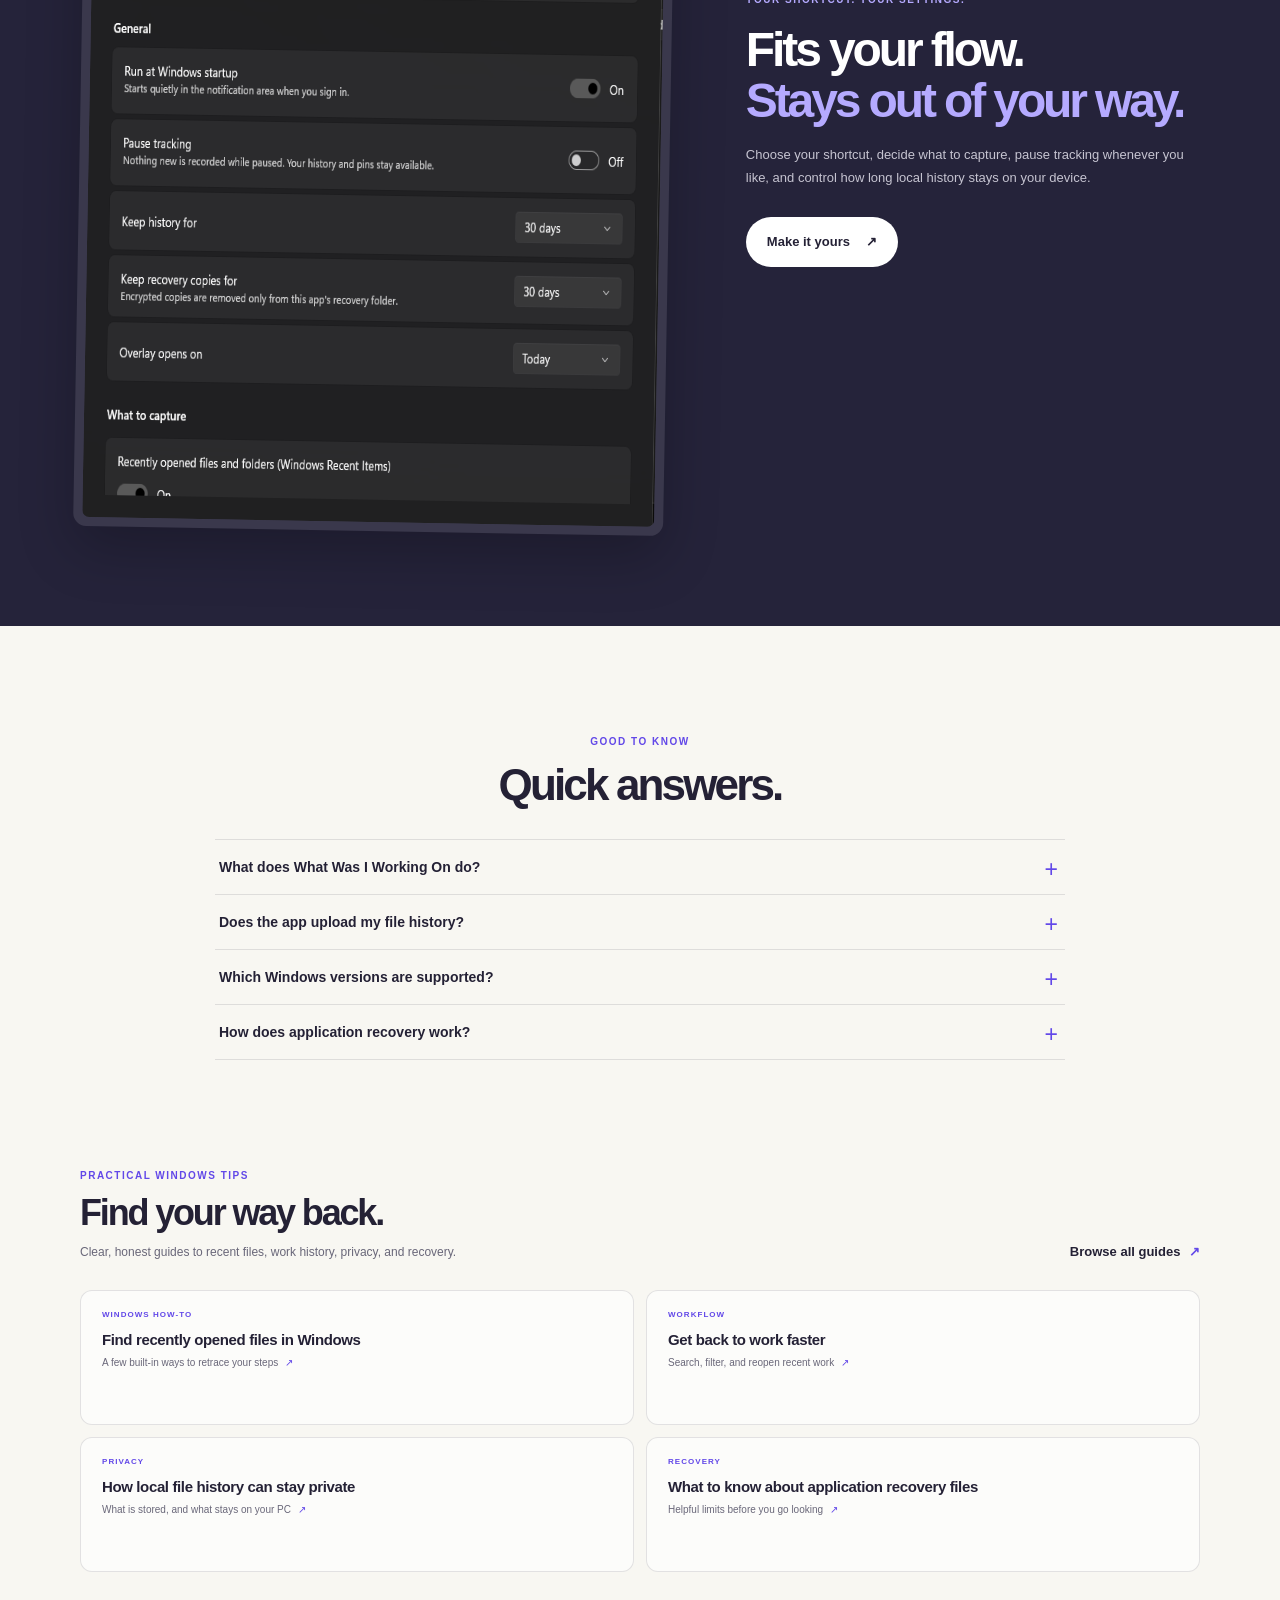
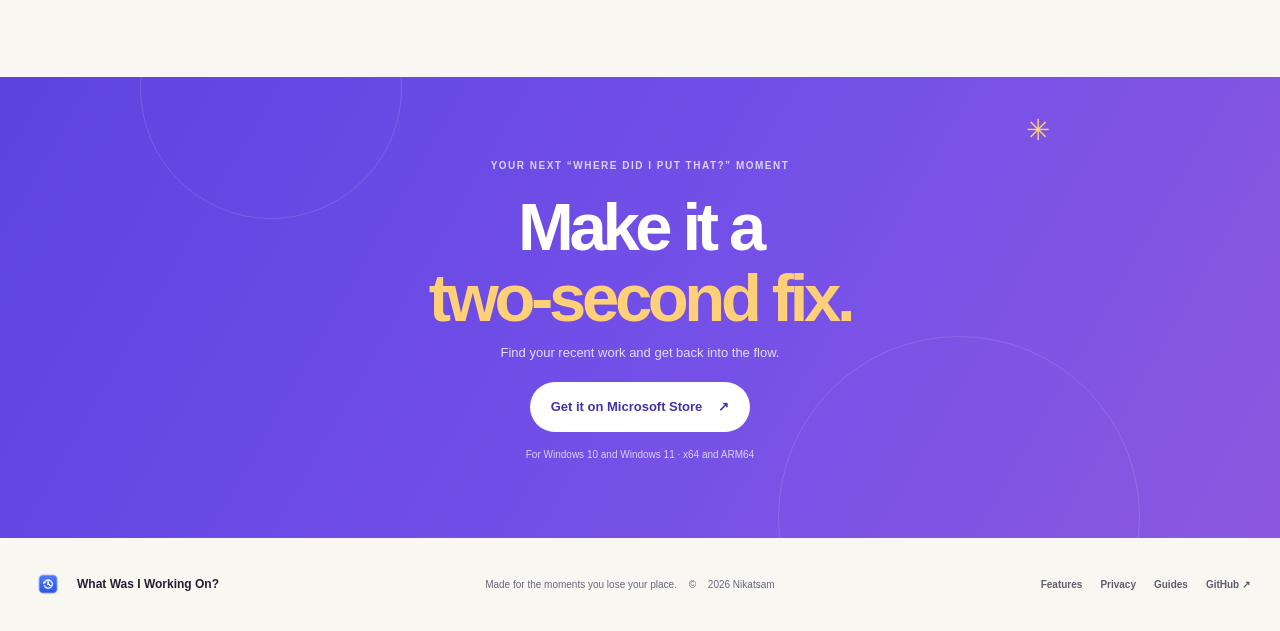
==== commit 570d9743: "Add practical Windows guides Co-authored-by: Copilot <223556219+Copilot@users.noreply.github.com>" ====
--- a/index.html
+++ b/index.html
@@ -265,6 +265,39 @@
       </div>
     </section>
 
+    <section class="guides-section" aria-labelledby="guides-title">
+      <div class="guides-heading">
+        <div>
+          <p class="eyebrow">PRACTICAL WINDOWS TIPS</p>
+          <h2 id="guides-title">Find your way back.</h2>
+          <p>Clear, honest guides to recent files, work history, privacy, and recovery.</p>
+        </div>
+        <a class="text-link" href="guides/">Browse all guides <span aria-hidden="true">↗</span></a>
+      </div>
+      <div class="guide-cards">
+        <a class="guide-card" href="guides/find-recent-files-windows/">
+          <span class="guide-card-label">WINDOWS HOW-TO</span>
+          <strong>Find recently opened files in Windows</strong>
+          <span class="guide-card-meta">A few built-in ways to retrace your steps <span aria-hidden="true">↗</span></span>
+        </a>
+        <a class="guide-card" href="guides/get-back-to-work-faster/">
+          <span class="guide-card-label">WORKFLOW</span>
+          <strong>Get back to work faster</strong>
+          <span class="guide-card-meta">Search, filter, and reopen recent work <span aria-hidden="true">↗</span></span>
+        </a>
+        <a class="guide-card" href="guides/windows-file-history-privacy/">
+          <span class="guide-card-label">PRIVACY</span>
+          <strong>How local file history can stay private</strong>
+          <span class="guide-card-meta">What is stored, and what stays on your PC <span aria-hidden="true">↗</span></span>
+        </a>
+        <a class="guide-card" href="guides/what-to-know-about-file-recovery/">
+          <span class="guide-card-label">RECOVERY</span>
+          <strong>What to know about application recovery files</strong>
+          <span class="guide-card-meta">Helpful limits before you go looking <span aria-hidden="true">↗</span></span>
+        </a>
+      </div>
+    </section>
+
     <section class="final-cta">
       <span class="cta-sparkle" aria-hidden="true">✳</span>
       <p class="eyebrow">YOUR NEXT “WHERE DID I PUT THAT?” MOMENT</p>
@@ -284,6 +317,7 @@
     <nav aria-label="Footer navigation">
       <a href="#features">Features</a>
       <a href="#privacy">Privacy</a>
+      <a href="guides/">Guides</a>
       <a href="https://github.com/nikatsam/WhatWasIWorkingOn-Website" target="_blank" rel="noopener noreferrer">GitHub <span aria-hidden="true">↗</span></a>
     </nav>
   </footer>
--- a/styles.css
+++ b/styles.css
@@ -134,6 +134,20 @@
 .faq-list details[open] summary::after { content: "−"; }
 .faq-list details p { max-width: 710px; margin: 13px 40px 2px 0; color: var(--muted); font-size: 12px; line-height: 1.8; }
 
+.guides-section { padding: 0 max(28px, calc((100vw - 1120px) / 2)) 105px; }
+.guides-heading { display: flex; align-items: end; justify-content: space-between; gap: 25px; margin-bottom: 27px; }
+.guides-heading .eyebrow { margin-bottom: 11px; }
+.guides-heading h2 { margin-bottom: 8px; font-size: 36px; letter-spacing: -.06em; }
+.guides-heading p:not(.eyebrow) { margin: 0; color: var(--muted); font-size: 12px; line-height: 1.7; }
+.guides-heading > .text-link { flex: none; padding-bottom: 4px; }
+.guide-cards { display: grid; grid-template-columns: repeat(2, 1fr); gap: 12px; }
+.guide-card { min-height: 135px; display: flex; flex-direction: column; align-items: flex-start; padding: 19px 21px; border: 1px solid var(--line); border-radius: 12px; background: rgba(255,255,255,.6); text-decoration: none; transition: transform .2s, border-color .2s, box-shadow .2s; }
+.guide-card:hover { transform: translateY(-3px); border-color: rgba(98,72,232,.35); box-shadow: 0 12px 28px rgba(45,39,83,.08); }
+.guide-card-label { margin-bottom: 12px; color: var(--purple); font-size: 8px; font-weight: 700; letter-spacing: .13em; }
+.guide-card strong { margin-bottom: 9px; font-family: var(--display); font-size: 15px; letter-spacing: -.025em; }
+.guide-card-meta { color: var(--muted); font-size: 10px; }
+.guide-card-meta span { margin-left: 4px; color: var(--purple); }
+
 .final-cta { position: relative; padding: 83px 20px 78px; overflow: hidden; background: linear-gradient(120deg, #5c43e0 0%, #7350e8 53%, #8c58df 100%); color: white; text-align: center; }
 .final-cta::before, .final-cta::after { position: absolute; width: 260px; height: 260px; border: 1px solid rgba(255,255,255,.13); border-radius: 50%; content: ""; }
 .final-cta::before { top: -120px; left: calc(50% - 500px); }
@@ -173,6 +187,7 @@
   .privacy-points { grid-column: 2; grid-template-columns: 1fr 1fr; }
   .history-section { grid-template-columns: 1fr; gap: 39px; padding-top: 75px; padding-bottom: 75px; }
   .history-copy { max-width: 580px; }
+  .guide-cards { grid-template-columns: 1fr 1fr; }
 }
 
 @media (max-width: 600px) {
@@ -228,6 +243,11 @@
   .faq-section .section-heading h2 { font-size: 38px; }
   .faq-list summary { font-size: 12px; }
   .faq-list details p { font-size: 11px; }
+  .guides-section { padding: 0 18px 72px; }
+  .guides-heading { align-items: flex-start; flex-direction: column; gap: 15px; }
+  .guides-heading h2 { font-size: 31px; }
+  .guide-cards { grid-template-columns: 1fr; gap: 8px; }
+  .guide-card { min-height: 120px; }
   .final-cta { padding: 69px 18px 63px; }
   .final-cta h2 { font-size: 54px; }
   .cta-sparkle { right: 9%; font-size: 22px; }
@@ -239,3 +259,71 @@
 @media (prefers-reduced-motion: reduce) {
   *, *::before, *::after { scroll-behavior: auto !important; animation-duration: .01ms !important; animation-iteration-count: 1 !important; transition-duration: .01ms !important; }
 }
+
+.guide-index { width: min(1020px, calc(100% - 56px)); margin: 0 auto; padding-bottom: 80px; }
+.guide-index-heading { max-width: 760px; margin: 78px auto 50px; text-align: center; }
+.guide-index-heading .eyebrow { margin-bottom: 17px; }
+.guide-index-heading h1 { max-width: none; margin: 0 auto 17px; font-size: clamp(46px, 6vw, 70px); }
+.guide-index-heading h1 span { color: var(--purple); }
+.guide-index-heading > p:last-child { max-width: 620px; margin: auto; color: var(--muted); font-size: 14px; line-height: 1.8; }
+.guide-index-grid { display: grid; grid-template-columns: repeat(2, minmax(0, 1fr)); gap: 15px; }
+.guide-index-card { min-height: 220px; display: flex; flex-direction: column; align-items: flex-start; padding: 25px 26px; border: 1px solid var(--line); border-radius: 15px; background: rgba(255,255,255,.62); }
+.guide-index-card:nth-child(4n+1) { background: #eeeaff; border-color: transparent; }
+.guide-index-card:nth-child(4n+2) { background: #ffede2; border-color: transparent; }
+.guide-index-card:nth-child(4n+3) { background: #e3f2e9; border-color: transparent; }
+.guide-index-card:nth-child(4n) { background: #e5effc; border-color: transparent; }
+.guide-index-card h2 { margin: 0 0 9px; font-size: 21px; letter-spacing: -.045em; line-height: 1.2; }
+.guide-index-card h2 a { text-decoration: none; }
+.guide-index-card h2 a:hover { color: var(--purple); }
+.guide-index-card > p { margin-bottom: 20px; color: #626071; font-size: 12px; line-height: 1.75; }
+.guide-read-link { margin-top: auto; color: var(--purple); font-size: 11px; font-weight: 700; text-decoration: none; }
+.guide-read-link:hover { text-decoration: underline; }
+.guide-index-cta { margin-top: 34px; padding: 27px 31px; display: flex; align-items: center; justify-content: space-between; gap: 25px; border-radius: 15px; background: #25233a; color: white; }
+.guide-index-cta .eyebrow { margin-bottom: 9px; color: #b5aaff; }
+.guide-index-cta h2 { margin-bottom: 7px; font-size: 22px; letter-spacing: -.04em; }
+.guide-index-cta p:not(.eyebrow) { margin: 0; color: #c6c4d1; font-size: 11px; line-height: 1.7; }
+.guide-index-cta .button { flex: none; }
+
+.article-layout { width: min(930px, calc(100% - 56px)); margin: 0 auto; padding-bottom: 75px; }
+.article-layout .breadcrumbs { width: 100%; }
+.guide-article { max-width: 740px; margin: 0 auto; }
+.article-header { padding: 71px 0 35px; border-bottom: 1px solid var(--line); }
+.article-header .eyebrow { margin-bottom: 17px; }
+.article-header h1 { max-width: 740px; margin-bottom: 18px; font-size: clamp(43px, 6vw, 64px); letter-spacing: -.065em; line-height: 1.04; }
+.article-deck { max-width: 660px; margin-bottom: 20px; color: var(--muted); font-size: 17px; line-height: 1.7; }
+.article-byline { margin: 0; color: #858291; font-size: 10px; }
+.article-byline span { padding: 0 6px; color: #b2afba; }
+.article-body { padding: 28px 0 20px; color: #454352; font-size: 14px; line-height: 1.9; }
+.article-body > p { margin-bottom: 21px; }
+.article-body h2 { margin: 37px 0 11px; color: var(--ink); font-size: 25px; letter-spacing: -.045em; line-height: 1.25; }
+.article-body a { color: #513bd0; font-weight: 600; text-decoration-thickness: 1px; text-underline-offset: 3px; }
+.article-body a:hover { color: #33219c; }
+.article-body strong { color: var(--ink); }
+.article-body ul, .article-body ol { display: grid; gap: 8px; margin: 0 0 24px; padding-left: 23px; }
+.article-body li { padding-left: 3px; }
+.article-body code { padding: 2px 5px; border: 1px solid rgba(36,33,53,.1); border-radius: 4px; background: rgba(255,255,255,.65); color: #4333a4; font-size: .9em; }
+.article-callout { margin: 30px 0; padding: 19px 22px; border-left: 3px solid var(--purple); border-radius: 0 9px 9px 0; background: #eeeaff; }
+.article-callout strong { display: block; margin-bottom: 5px; font-family: var(--display); font-size: 13px; }
+.article-callout p { margin: 0; font-size: 12px; line-height: 1.8; }
+.article-next { max-width: 740px; margin: 17px auto 0; padding-top: 17px; display: flex; justify-content: space-between; gap: 15px; border-top: 1px solid var(--line); }
+.article-next a { color: var(--purple); font-size: 11px; font-weight: 700; text-decoration: none; }
+.article-next a:hover { text-decoration: underline; }
+
+@media (max-width: 600px) {
+  .guide-index { width: calc(100% - 36px); padding-bottom: 58px; }
+  .guide-index-heading { margin: 52px auto 31px; }
+  .guide-index-heading h1 { font-size: 45px; }
+  .guide-index-heading > p:last-child { font-size: 12px; }
+  .guide-index-grid { grid-template-columns: 1fr; gap: 9px; }
+  .guide-index-card { min-height: 0; padding: 20px; }
+  .guide-index-card h2 { font-size: 19px; }
+  .guide-index-card > p { margin-bottom: 14px; }
+  .guide-index-cta { align-items: flex-start; flex-direction: column; padding: 22px; }
+  .article-layout { width: calc(100% - 36px); padding-bottom: 55px; }
+  .article-header { padding: 51px 0 26px; }
+  .article-header h1 { font-size: 43px; }
+  .article-deck { font-size: 14px; }
+  .article-body { padding-top: 22px; font-size: 13px; line-height: 1.85; }
+  .article-body h2 { margin-top: 30px; font-size: 22px; }
+  .article-next { flex-direction: column; }
+}
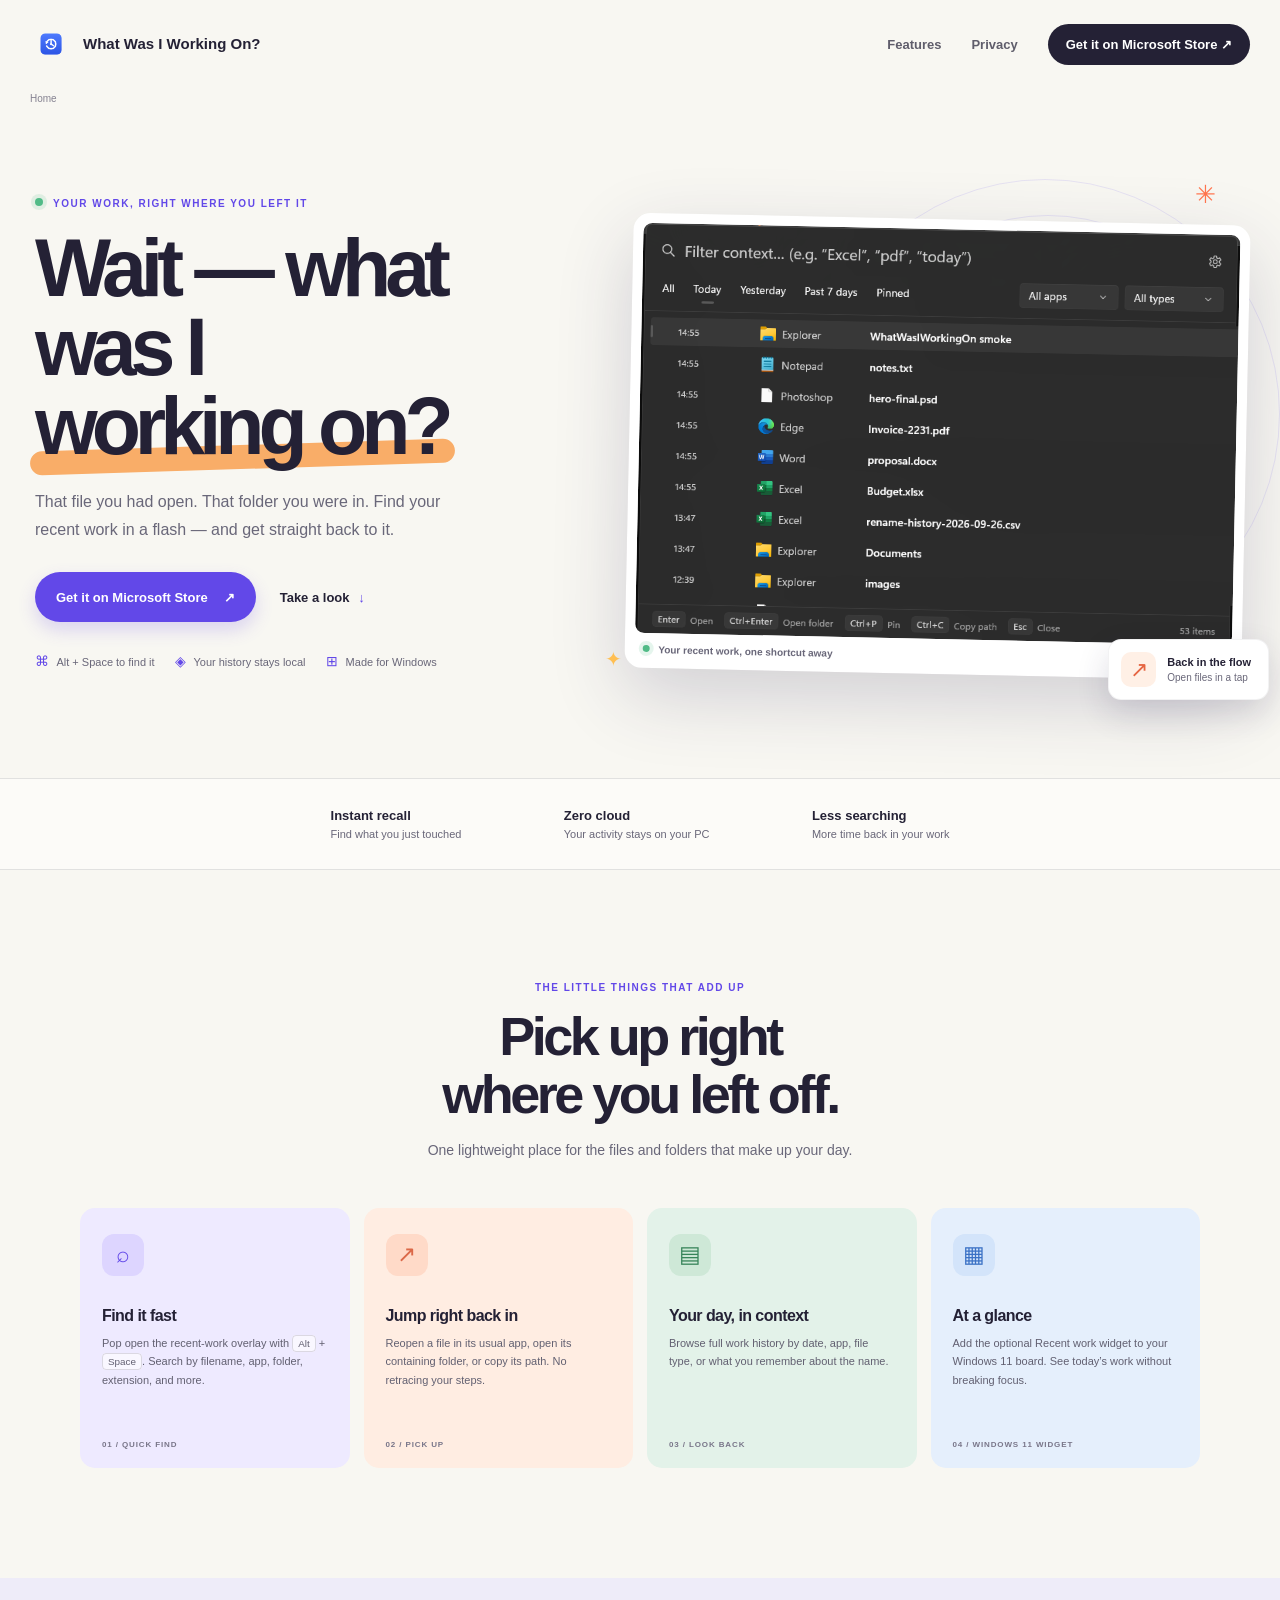
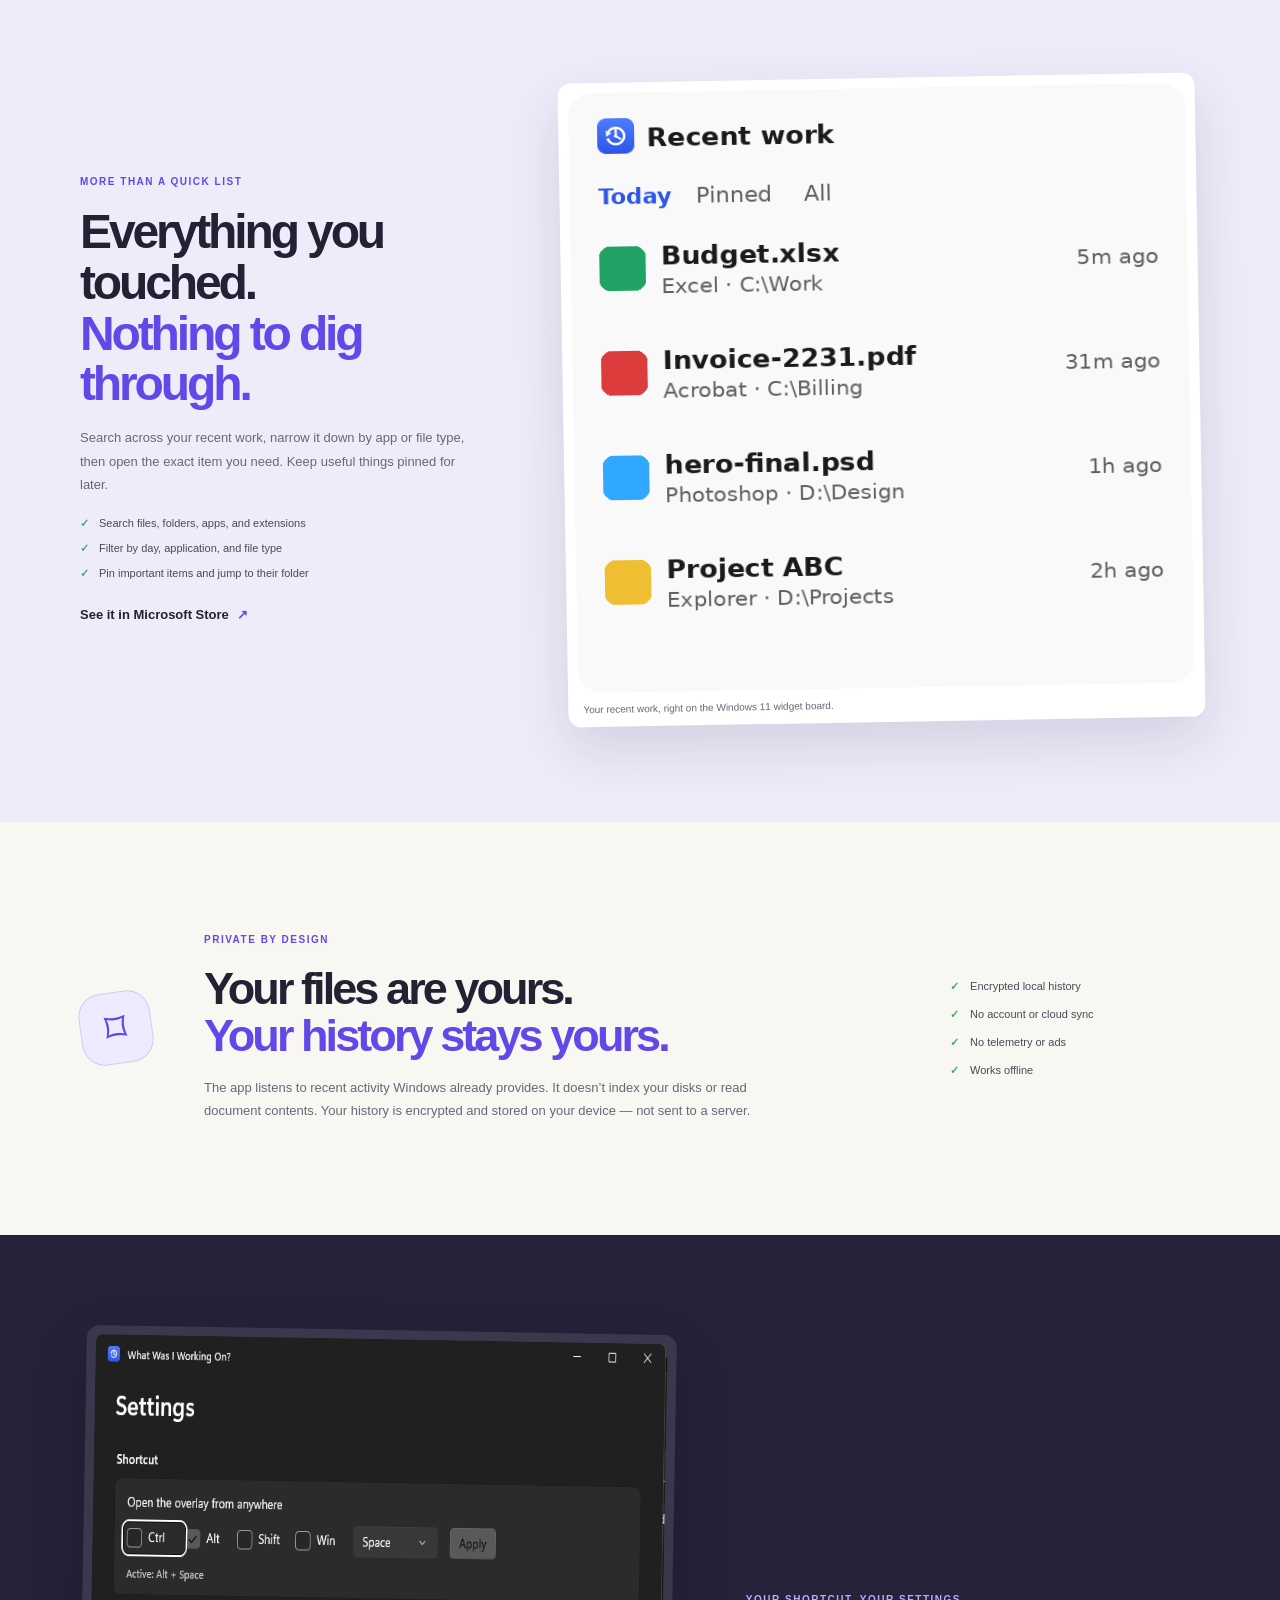
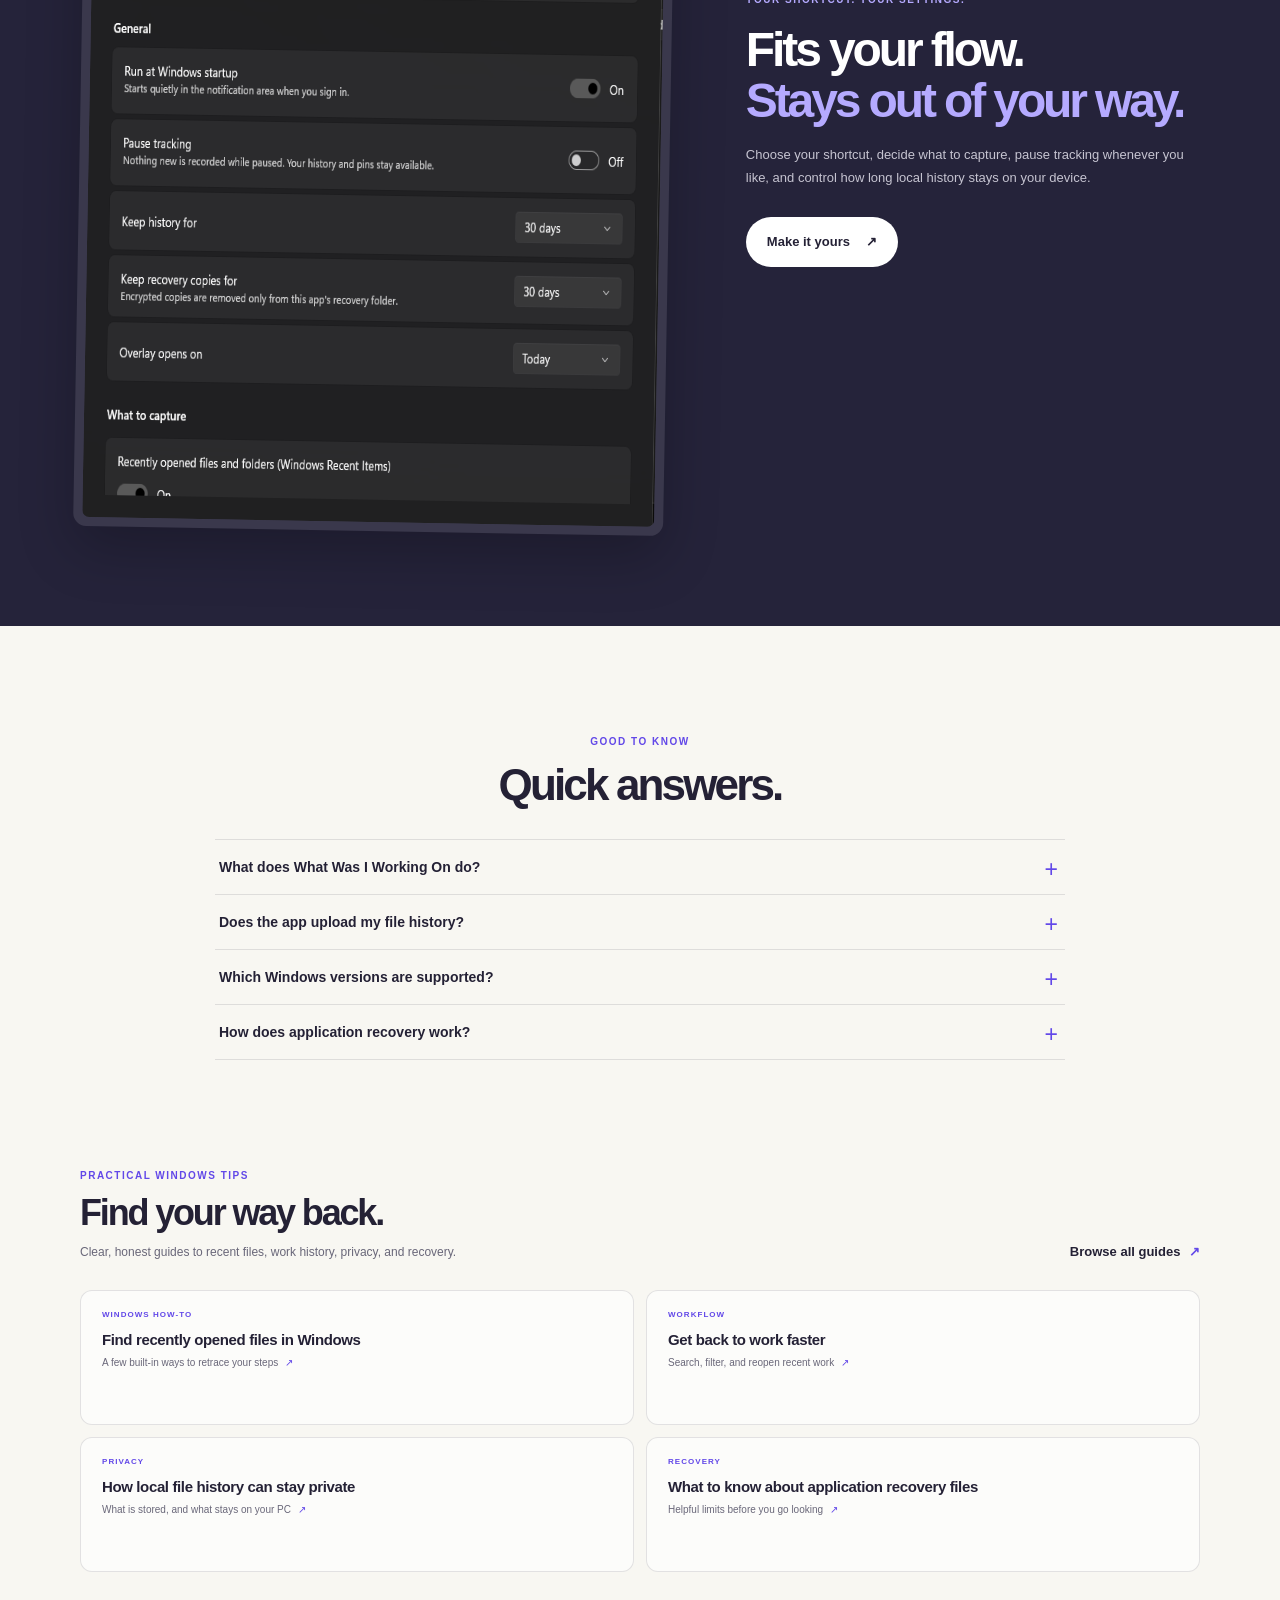
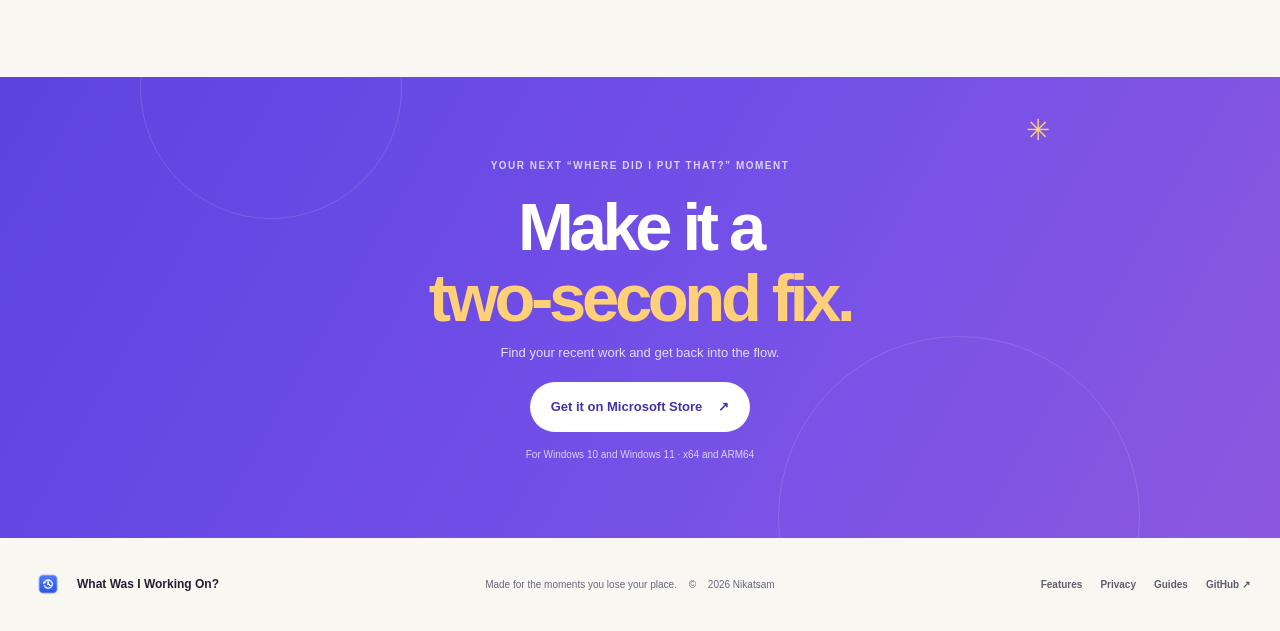
==== commit 15b8d45f: "Improve search and sharing metadata Co-authored-by: Copilot <223556219+Copilot@users.noreply.github." ====
--- a/index.html
+++ b/index.html
@@ -5,7 +5,6 @@
   <meta name="viewport" content="width=device-width, initial-scale=1">
   <meta name="theme-color" content="#f8f7f2">
   <meta name="description" content="Find the files and folders you were just working on. Search recent work, reopen it instantly, and keep your history private on your Windows PC.">
-  <meta name="keywords" content="recent files Windows, reopen recent files, Windows productivity app, file history, recent folders, Windows 11 widget">
   <meta name="author" content="Nikatsam">
   <meta name="robots" content="index, follow, max-image-preview:large">
   <link rel="canonical" href="https://nikatsam.github.io/WhatWasIWorkingOn-Website/">
@@ -14,6 +13,7 @@
   <title>What Was I Working On? — Find your recent work instantly</title>
   <meta property="og:type" content="website">
   <meta property="og:site_name" content="What Was I Working On?">
+  <meta property="og:locale" content="en_US">
   <meta property="og:title" content="What Was I Working On? — Find your recent work instantly">
   <meta property="og:description" content="A private, lightweight Windows app that helps you find the files and folders you were just working on.">
   <meta property="og:url" content="https://nikatsam.github.io/WhatWasIWorkingOn-Website/">
@@ -29,10 +29,27 @@
     "@context": "https://schema.org",
     "@graph": [
       {
+        "@type": "WebSite",
+        "@id": "https://nikatsam.github.io/WhatWasIWorkingOn-Website/#website",
+        "name": "What Was I Working On?",
+        "url": "https://nikatsam.github.io/WhatWasIWorkingOn-Website/",
+        "inLanguage": "en",
+        "publisher": {
+          "@id": "https://github.com/nikatsam#organization"
+        }
+      },
+      {
+        "@type": "Organization",
+        "@id": "https://github.com/nikatsam#organization",
+        "name": "Nikatsam",
+        "url": "https://github.com/nikatsam"
+      },
+      {
         "@type": "SoftwareApplication",
         "@id": "https://nikatsam.github.io/WhatWasIWorkingOn-Website/#app",
         "name": "What Was I Working On?",
         "alternateName": "What Was I Working On",
+        "url": "https://nikatsam.github.io/WhatWasIWorkingOn-Website/",
         "applicationCategory": "ProductivityApplication",
         "operatingSystem": "Windows 10 version 1809 or later, Windows 11",
         "description": "A local-first Windows productivity app for finding recently used files and folders, searching work history, and opening items again.",
@@ -43,10 +60,7 @@
           "https://nikatsam.github.io/WhatWasIWorkingOn-Website/assets/recent-widget.png"
         ],
         "softwareVersion": "1.0.0.0",
-        "author": {
-          "@type": "Organization",
-          "name": "Nikatsam"
-        },
+        "author": {"@id": "https://github.com/nikatsam#organization"},
         "featureList": [
           "Open a recent-work overlay with Alt + Space",
           "Search and filter recent items by name, app, folder, or file type",
@@ -54,8 +68,7 @@
           "Optional Windows 11 recent-work widget",
           "Encrypted local history storage",
           "No account, cloud sync, or telemetry"
-        ],
-        "downloadUrl": "https://apps.microsoft.com/search?query=What%20Was%20I%20Working%20On"
+        ]
       },
       {
         "@type": "BreadcrumbList",
@@ -63,8 +76,8 @@
           {
             "@type": "ListItem",
             "position": 1,
-            "name": "Nikatsam",
-            "item": "https://github.com/nikatsam"
+            "name": "Home",
+            "item": "https://nikatsam.github.io/WhatWasIWorkingOn-Website/"
           },
           {
             "@type": "ListItem",
@@ -123,8 +136,7 @@
   <main id="main">
     <nav class="breadcrumbs" aria-label="Breadcrumb">
       <ol>
-        <li><a href="https://github.com/nikatsam">Nikatsam</a></li>
-        <li aria-current="page">What Was I Working On?</li>
+        <li aria-current="page">Home</li>
       </ol>
     </nav>
     <section class="hero">
